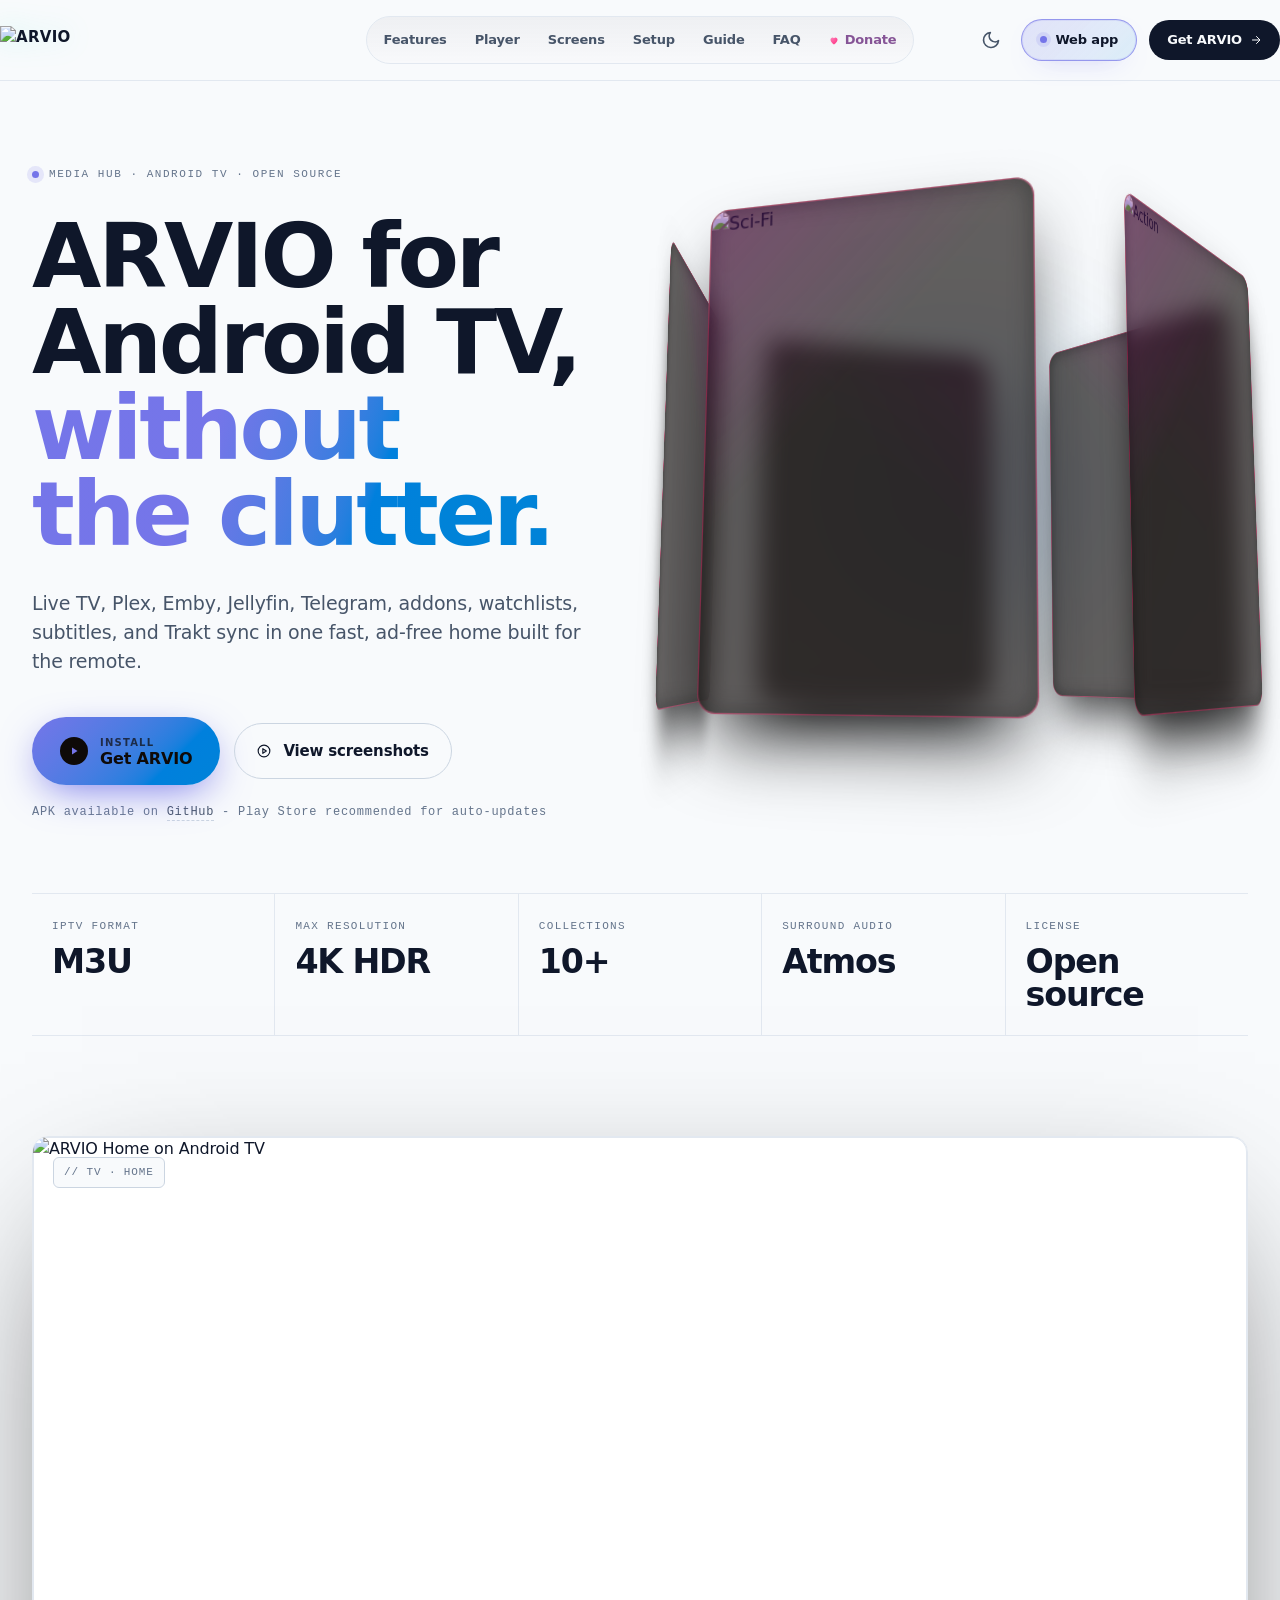
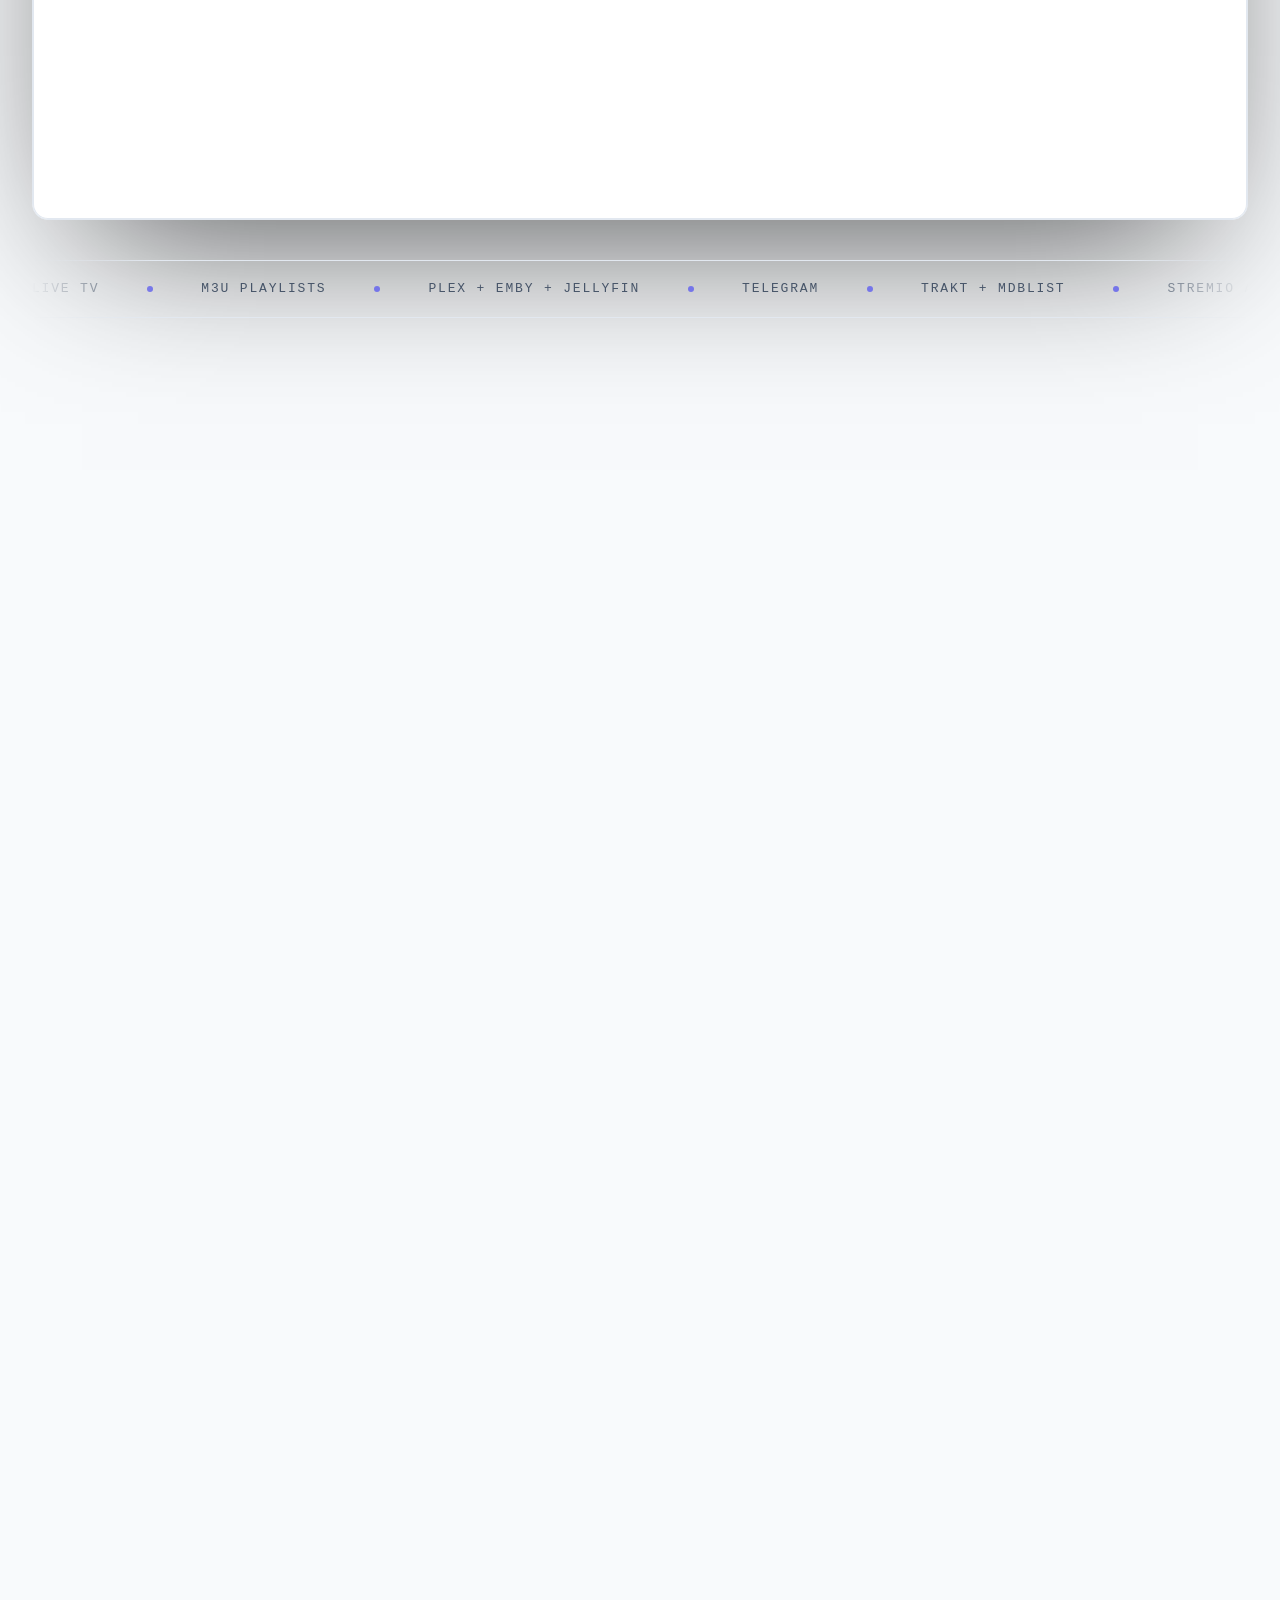
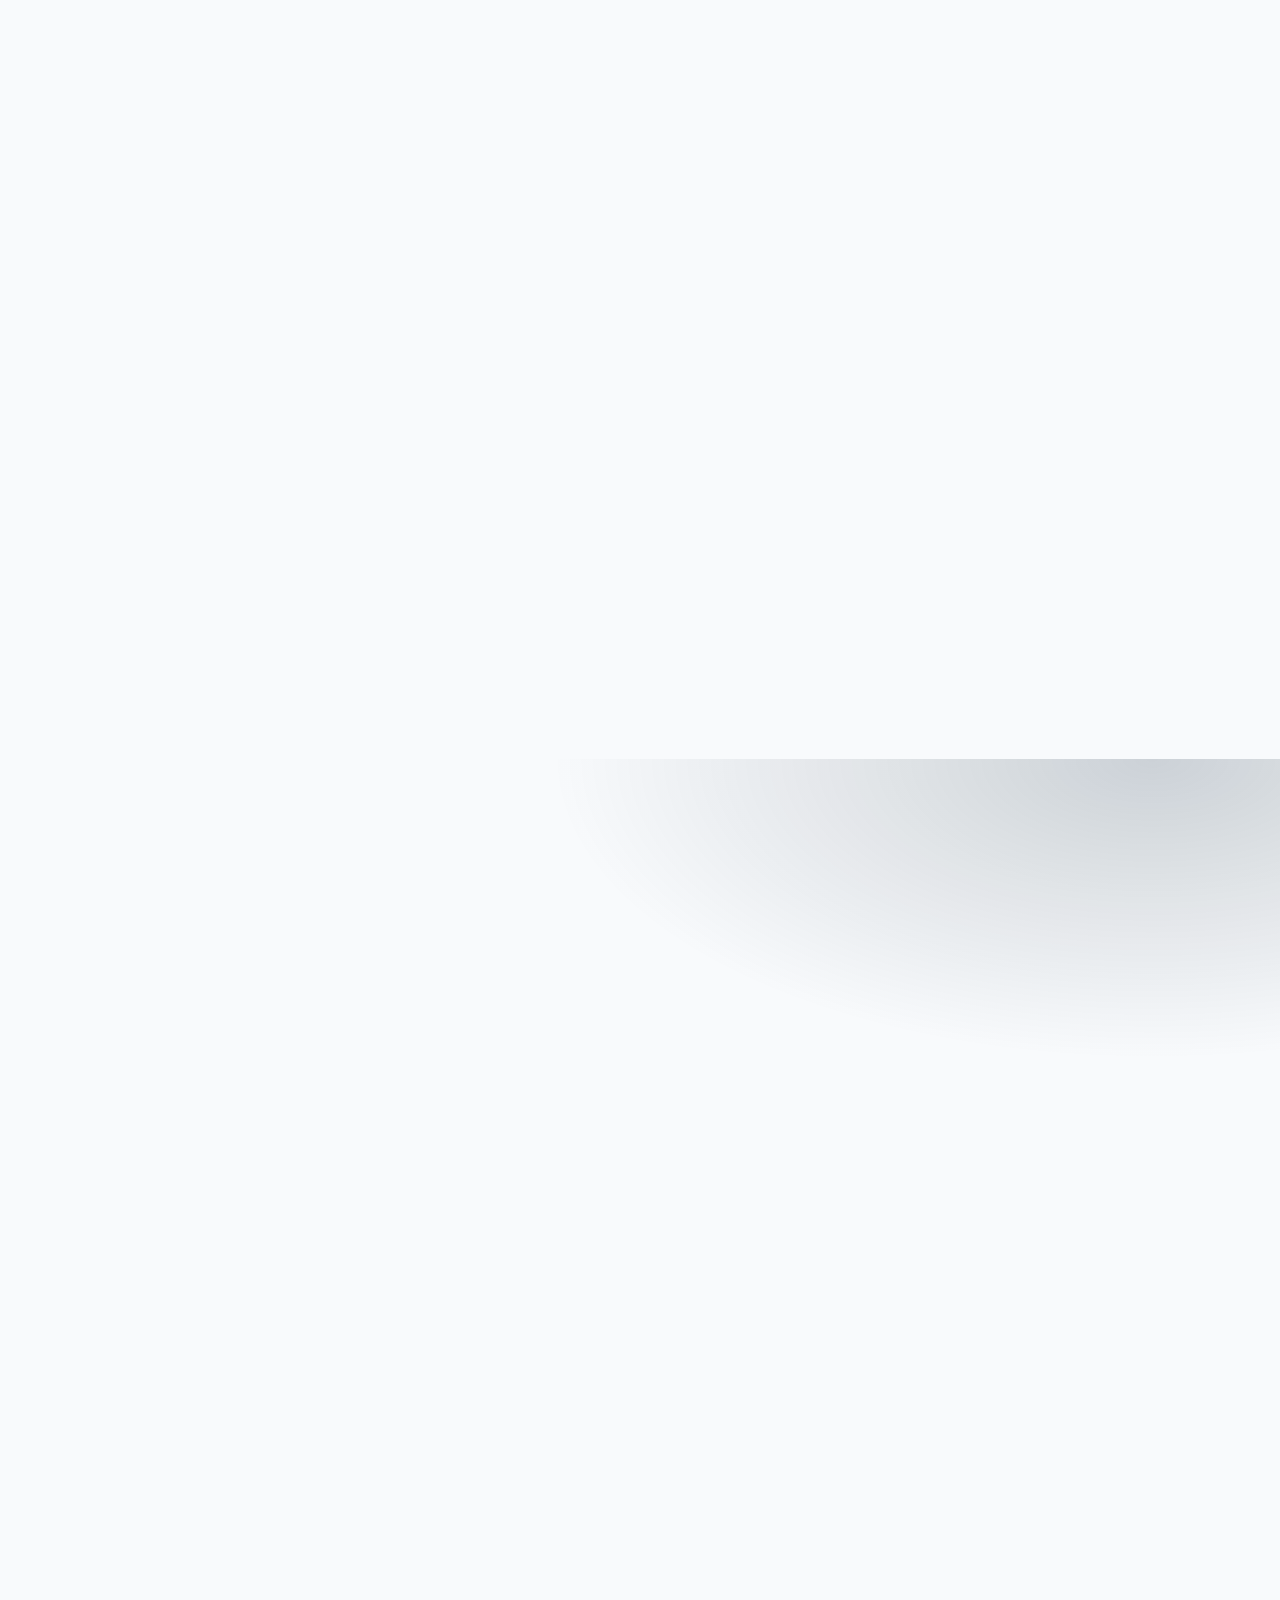
==== netlify-arvio-tv-site/index.html @ e0111a43 "Add Telegram integration to website copy" ====
<!DOCTYPE html>
<html lang="en"><head>
<meta charset="utf-8">
<meta name="viewport" content="width=device-width,initial-scale=1">
<title>ARVIO for Android TV - Open Source Media Hub</title>
<meta name="description" content="ARVIO is a free, open-source media hub for Android TV and Google TV. Live TV, Plex, Emby, Jellyfin, Telegram, addons, watchlists, subtitles, and Trakt sync in one fast, ad-free home built for the remote.">
<link rel="canonical" href="https://arvio.tv/">
<link rel="icon" href="/assets/arvio-icon-512.png" type="image/png">
<meta property="og:type" content="website">
<meta property="og:site_name" content="ARVIO">
<meta property="og:title" content="ARVIO for Android TV">
<meta property="og:description" content="Live TV, Plex, Emby, Jellyfin, Telegram, addons, watchlists, subtitles, and Trakt sync in one fast, ad-free home built for Android TV.">
<meta property="og:url" content="https://arvio.tv/">
<meta property="og:image" content="https://arvio.tv/assets/arvio-social.webp">
<meta property="og:image:width" content="1536">
<meta property="og:image:height" content="1024">
<meta name="twitter:card" content="summary_large_image">
<meta name="twitter:title" content="ARVIO for Android TV">
<meta name="twitter:description" content="Live TV, Plex, Emby, Jellyfin, Telegram, addons, watchlists, subtitles, and Trakt sync in one fast, ad-free home built for Android TV.">
<meta name="twitter:image" content="https://arvio.tv/assets/arvio-social.webp">
<script type="application/ld+json">{"@context":"https://schema.org","@type":"SoftwareApplication","name":"ARVIO","applicationCategory":"MultimediaApplication","operatingSystem":"Android TV, Google TV, Android","offers":{"@type":"Offer","price":"0","priceCurrency":"USD"},"downloadUrl":"https://play.google.com/store/apps/details?id=com.arvio.tv","codeRepository":"https://github.com/ProdigyV21/ARVIO","description":"Live TV, Plex, Emby, Jellyfin, Telegram, addons, watchlists, subtitles, and Trakt sync in one fast, ad-free home built for Android TV."}</script>
<style>/* cyrillic-ext */
@font-face {
  font-family: 'Inter';
  font-style: normal;
  font-weight: 300;
  font-display: swap;
  src: url("assets/f470dc6a-7cfa-4b87-b5ad-81c1b6eb5baa.woff2") format('woff2');
  unicode-range: U+0460-052F, U+1C80-1C8A, U+20B4, U+2DE0-2DFF, U+A640-A69F, U+FE2E-FE2F;
}
/* cyrillic */
@font-face {
  font-family: 'Inter';
  font-style: normal;
  font-weight: 300;
  font-display: swap;
  src: url("assets/1881e9da-a53a-475b-93fc-ee2dcf0a5e70.woff2") format('woff2');
  unicode-range: U+0301, U+0400-045F, U+0490-0491, U+04B0-04B1, U+2116;
}
/* greek-ext */
@font-face {
  font-family: 'Inter';
  font-style: normal;
  font-weight: 300;
  font-display: swap;
  src: url("assets/b060007f-dbc6-40e1-a516-74436d38fd70.woff2") format('woff2');
  unicode-range: U+1F00-1FFF;
}
/* greek */
@font-face {
  font-family: 'Inter';
  font-style: normal;
  font-weight: 300;
  font-display: swap;
  src: url("assets/1401589a-73f1-4e80-926b-f05f583e5669.woff2") format('woff2');
  unicode-range: U+0370-0377, U+037A-037F, U+0384-038A, U+038C, U+038E-03A1, U+03A3-03FF;
}
/* vietnamese */
@font-face {
  font-family: 'Inter';
  font-style: normal;
  font-weight: 300;
  font-display: swap;
  src: url("assets/ec811170-1add-47a7-aa82-477cd3c52bb9.woff2") format('woff2');
  unicode-range: U+0102-0103, U+0110-0111, U+0128-0129, U+0168-0169, U+01A0-01A1, U+01AF-01B0, U+0300-0301, U+0303-0304, U+0308-0309, U+0323, U+0329, U+1EA0-1EF9, U+20AB;
}
/* latin-ext */
@font-face {
  font-family: 'Inter';
  font-style: normal;
  font-weight: 300;
  font-display: swap;
  src: url("assets/a535c116-1243-41eb-a7c1-9fa6e340c125.woff2") format('woff2');
  unicode-range: U+0100-02BA, U+02BD-02C5, U+02C7-02CC, U+02CE-02D7, U+02DD-02FF, U+0304, U+0308, U+0329, U+1D00-1DBF, U+1E00-1E9F, U+1EF2-1EFF, U+2020, U+20A0-20AB, U+20AD-20C0, U+2113, U+2C60-2C7F, U+A720-A7FF;
}
/* latin */
@font-face {
  font-family: 'Inter';
  font-style: normal;
  font-weight: 300;
  font-display: swap;
  src: url("assets/d7be4484-6185-4e32-a59f-6a6944d73935.woff2") format('woff2');
  unicode-range: U+0000-00FF, U+0131, U+0152-0153, U+02BB-02BC, U+02C6, U+02DA, U+02DC, U+0304, U+0308, U+0329, U+2000-206F, U+20AC, U+2122, U+2191, U+2193, U+2212, U+2215, U+FEFF, U+FFFD;
}
/* cyrillic-ext */
@font-face {
  font-family: 'Inter';
  font-style: normal;
  font-weight: 400;
  font-display: swap;
  src: url("assets/f470dc6a-7cfa-4b87-b5ad-81c1b6eb5baa.woff2") format('woff2');
  unicode-range: U+0460-052F, U+1C80-1C8A, U+20B4, U+2DE0-2DFF, U+A640-A69F, U+FE2E-FE2F;
}
/* cyrillic */
@font-face {
  font-family: 'Inter';
  font-style: normal;
  font-weight: 400;
  font-display: swap;
  src: url("assets/1881e9da-a53a-475b-93fc-ee2dcf0a5e70.woff2") format('woff2');
  unicode-range: U+0301, U+0400-045F, U+0490-0491, U+04B0-04B1, U+2116;
}
/* greek-ext */
@font-face {
  font-family: 'Inter';
  font-style: normal;
  font-weight: 400;
  font-display: swap;
  src: url("assets/b060007f-dbc6-40e1-a516-74436d38fd70.woff2") format('woff2');
  unicode-range: U+1F00-1FFF;
}
/* greek */
@font-face {
  font-family: 'Inter';
  font-style: normal;
  font-weight: 400;
  font-display: swap;
  src: url("assets/1401589a-73f1-4e80-926b-f05f583e5669.woff2") format('woff2');
  unicode-range: U+0370-0377, U+037A-037F, U+0384-038A, U+038C, U+038E-03A1, U+03A3-03FF;
}
/* vietnamese */
@font-face {
  font-family: 'Inter';
  font-style: normal;
  font-weight: 400;
  font-display: swap;
  src: url("assets/ec811170-1add-47a7-aa82-477cd3c52bb9.woff2") format('woff2');
  unicode-range: U+0102-0103, U+0110-0111, U+0128-0129, U+0168-0169, U+01A0-01A1, U+01AF-01B0, U+0300-0301, U+0303-0304, U+0308-0309, U+0323, U+0329, U+1EA0-1EF9, U+20AB;
}
/* latin-ext */
@font-face {
  font-family: 'Inter';
  font-style: normal;
  font-weight: 400;
  font-display: swap;
  src: url("assets/a535c116-1243-41eb-a7c1-9fa6e340c125.woff2") format('woff2');
  unicode-range: U+0100-02BA, U+02BD-02C5, U+02C7-02CC, U+02CE-02D7, U+02DD-02FF, U+0304, U+0308, U+0329, U+1D00-1DBF, U+1E00-1E9F, U+1EF2-1EFF, U+2020, U+20A0-20AB, U+20AD-20C0, U+2113, U+2C60-2C7F, U+A720-A7FF;
}
/* latin */
@font-face {
  font-family: 'Inter';
  font-style: normal;
  font-weight: 400;
  font-display: swap;
  src: url("assets/d7be4484-6185-4e32-a59f-6a6944d73935.woff2") format('woff2');
  unicode-range: U+0000-00FF, U+0131, U+0152-0153, U+02BB-02BC, U+02C6, U+02DA, U+02DC, U+0304, U+0308, U+0329, U+2000-206F, U+20AC, U+2122, U+2191, U+2193, U+2212, U+2215, U+FEFF, U+FFFD;
}
/* cyrillic-ext */
@font-face {
  font-family: 'Inter';
  font-style: normal;
  font-weight: 500;
  font-display: swap;
  src: url("assets/f470dc6a-7cfa-4b87-b5ad-81c1b6eb5baa.woff2") format('woff2');
  unicode-range: U+0460-052F, U+1C80-1C8A, U+20B4, U+2DE0-2DFF, U+A640-A69F, U+FE2E-FE2F;
}
/* cyrillic */
@font-face {
  font-family: 'Inter';
  font-style: normal;
  font-weight: 500;
  font-display: swap;
  src: url("assets/1881e9da-a53a-475b-93fc-ee2dcf0a5e70.woff2") format('woff2');
  unicode-range: U+0301, U+0400-045F, U+0490-0491, U+04B0-04B1, U+2116;
}
/* greek-ext */
@font-face {
  font-family: 'Inter';
  font-style: normal;
  font-weight: 500;
  font-display: swap;
  src: url("assets/b060007f-dbc6-40e1-a516-74436d38fd70.woff2") format('woff2');
  unicode-range: U+1F00-1FFF;
}
/* greek */
@font-face {
  font-family: 'Inter';
  font-style: normal;
  font-weight: 500;
  font-display: swap;
  src: url("assets/1401589a-73f1-4e80-926b-f05f583e5669.woff2") format('woff2');
  unicode-range: U+0370-0377, U+037A-037F, U+0384-038A, U+038C, U+038E-03A1, U+03A3-03FF;
}
/* vietnamese */
@font-face {
  font-family: 'Inter';
  font-style: normal;
  font-weight: 500;
  font-display: swap;
  src: url("assets/ec811170-1add-47a7-aa82-477cd3c52bb9.woff2") format('woff2');
  unicode-range: U+0102-0103, U+0110-0111, U+0128-0129, U+0168-0169, U+01A0-01A1, U+01AF-01B0, U+0300-0301, U+0303-0304, U+0308-0309, U+0323, U+0329, U+1EA0-1EF9, U+20AB;
}
/* latin-ext */
@font-face {
  font-family: 'Inter';
  font-style: normal;
  font-weight: 500;
  font-display: swap;
  src: url("assets/a535c116-1243-41eb-a7c1-9fa6e340c125.woff2") format('woff2');
  unicode-range: U+0100-02BA, U+02BD-02C5, U+02C7-02CC, U+02CE-02D7, U+02DD-02FF, U+0304, U+0308, U+0329, U+1D00-1DBF, U+1E00-1E9F, U+1EF2-1EFF, U+2020, U+20A0-20AB, U+20AD-20C0, U+2113, U+2C60-2C7F, U+A720-A7FF;
}
/* latin */
@font-face {
  font-family: 'Inter';
  font-style: normal;
  font-weight: 500;
  font-display: swap;
  src: url("assets/d7be4484-6185-4e32-a59f-6a6944d73935.woff2") format('woff2');
  unicode-range: U+0000-00FF, U+0131, U+0152-0153, U+02BB-02BC, U+02C6, U+02DA, U+02DC, U+0304, U+0308, U+0329, U+2000-206F, U+20AC, U+2122, U+2191, U+2193, U+2212, U+2215, U+FEFF, U+FFFD;
}
/* cyrillic-ext */
@font-face {
  font-family: 'Inter';
  font-style: normal;
  font-weight: 600;
  font-display: swap;
  src: url("assets/f470dc6a-7cfa-4b87-b5ad-81c1b6eb5baa.woff2") format('woff2');
  unicode-range: U+0460-052F, U+1C80-1C8A, U+20B4, U+2DE0-2DFF, U+A640-A69F, U+FE2E-FE2F;
}
/* cyrillic */
@font-face {
  font-family: 'Inter';
  font-style: normal;
  font-weight: 600;
  font-display: swap;
  src: url("assets/1881e9da-a53a-475b-93fc-ee2dcf0a5e70.woff2") format('woff2');
  unicode-range: U+0301, U+0400-045F, U+0490-0491, U+04B0-04B1, U+2116;
}
/* greek-ext */
@font-face {
  font-family: 'Inter';
  font-style: normal;
  font-weight: 600;
  font-display: swap;
  src: url("assets/b060007f-dbc6-40e1-a516-74436d38fd70.woff2") format('woff2');
  unicode-range: U+1F00-1FFF;
}
/* greek */
@font-face {
  font-family: 'Inter';
  font-style: normal;
  font-weight: 600;
  font-display: swap;
  src: url("assets/1401589a-73f1-4e80-926b-f05f583e5669.woff2") format('woff2');
  unicode-range: U+0370-0377, U+037A-037F, U+0384-038A, U+038C, U+038E-03A1, U+03A3-03FF;
}
/* vietnamese */
@font-face {
  font-family: 'Inter';
  font-style: normal;
  font-weight: 600;
  font-display: swap;
  src: url("assets/ec811170-1add-47a7-aa82-477cd3c52bb9.woff2") format('woff2');
  unicode-range: U+0102-0103, U+0110-0111, U+0128-0129, U+0168-0169, U+01A0-01A1, U+01AF-01B0, U+0300-0301, U+0303-0304, U+0308-0309, U+0323, U+0329, U+1EA0-1EF9, U+20AB;
}
/* latin-ext */
@font-face {
  font-family: 'Inter';
  font-style: normal;
  font-weight: 600;
  font-display: swap;
  src: url("assets/a535c116-1243-41eb-a7c1-9fa6e340c125.woff2") format('woff2');
  unicode-range: U+0100-02BA, U+02BD-02C5, U+02C7-02CC, U+02CE-02D7, U+02DD-02FF, U+0304, U+0308, U+0329, U+1D00-1DBF, U+1E00-1E9F, U+1EF2-1EFF, U+2020, U+20A0-20AB, U+20AD-20C0, U+2113, U+2C60-2C7F, U+A720-A7FF;
}
/* latin */
@font-face {
  font-family: 'Inter';
  font-style: normal;
  font-weight: 600;
  font-display: swap;
  src: url("assets/d7be4484-6185-4e32-a59f-6a6944d73935.woff2") format('woff2');
  unicode-range: U+0000-00FF, U+0131, U+0152-0153, U+02BB-02BC, U+02C6, U+02DA, U+02DC, U+0304, U+0308, U+0329, U+2000-206F, U+20AC, U+2122, U+2191, U+2193, U+2212, U+2215, U+FEFF, U+FFFD;
}
/* cyrillic-ext */
@font-face {
  font-family: 'Inter';
  font-style: normal;
  font-weight: 700;
  font-display: swap;
  src: url("assets/f470dc6a-7cfa-4b87-b5ad-81c1b6eb5baa.woff2") format('woff2');
  unicode-range: U+0460-052F, U+1C80-1C8A, U+20B4, U+2DE0-2DFF, U+A640-A69F, U+FE2E-FE2F;
}
/* cyrillic */
@font-face {
  font-family: 'Inter';
  font-style: normal;
  font-weight: 700;
  font-display: swap;
  src: url("assets/1881e9da-a53a-475b-93fc-ee2dcf0a5e70.woff2") format('woff2');
  unicode-range: U+0301, U+0400-045F, U+0490-0491, U+04B0-04B1, U+2116;
}
/* greek-ext */
@font-face {
  font-family: 'Inter';
  font-style: normal;
  font-weight: 700;
  font-display: swap;
  src: url("assets/b060007f-dbc6-40e1-a516-74436d38fd70.woff2") format('woff2');
  unicode-range: U+1F00-1FFF;
}
/* greek */
@font-face {
  font-family: 'Inter';
  font-style: normal;
  font-weight: 700;
  font-display: swap;
  src: url("assets/1401589a-73f1-4e80-926b-f05f583e5669.woff2") format('woff2');
  unicode-range: U+0370-0377, U+037A-037F, U+0384-038A, U+038C, U+038E-03A1, U+03A3-03FF;
}
/* vietnamese */
@font-face {
  font-family: 'Inter';
  font-style: normal;
  font-weight: 700;
  font-display: swap;
  src: url("assets/ec811170-1add-47a7-aa82-477cd3c52bb9.woff2") format('woff2');
  unicode-range: U+0102-0103, U+0110-0111, U+0128-0129, U+0168-0169, U+01A0-01A1, U+01AF-01B0, U+0300-0301, U+0303-0304, U+0308-0309, U+0323, U+0329, U+1EA0-1EF9, U+20AB;
}
/* latin-ext */
@font-face {
  font-family: 'Inter';
  font-style: normal;
  font-weight: 700;
  font-display: swap;
  src: url("assets/a535c116-1243-41eb-a7c1-9fa6e340c125.woff2") format('woff2');
  unicode-range: U+0100-02BA, U+02BD-02C5, U+02C7-02CC, U+02CE-02D7, U+02DD-02FF, U+0304, U+0308, U+0329, U+1D00-1DBF, U+1E00-1E9F, U+1EF2-1EFF, U+2020, U+20A0-20AB, U+20AD-20C0, U+2113, U+2C60-2C7F, U+A720-A7FF;
}
/* latin */
@font-face {
  font-family: 'Inter';
  font-style: normal;
  font-weight: 700;
  font-display: swap;
  src: url("assets/d7be4484-6185-4e32-a59f-6a6944d73935.woff2") format('woff2');
  unicode-range: U+0000-00FF, U+0131, U+0152-0153, U+02BB-02BC, U+02C6, U+02DA, U+02DC, U+0304, U+0308, U+0329, U+2000-206F, U+20AC, U+2122, U+2191, U+2193, U+2212, U+2215, U+FEFF, U+FFFD;
}
/* cyrillic-ext */
@font-face {
  font-family: 'Inter';
  font-style: normal;
  font-weight: 800;
  font-display: swap;
  src: url("assets/f470dc6a-7cfa-4b87-b5ad-81c1b6eb5baa.woff2") format('woff2');
  unicode-range: U+0460-052F, U+1C80-1C8A, U+20B4, U+2DE0-2DFF, U+A640-A69F, U+FE2E-FE2F;
}
/* cyrillic */
@font-face {
  font-family: 'Inter';
  font-style: normal;
  font-weight: 800;
  font-display: swap;
  src: url("assets/1881e9da-a53a-475b-93fc-ee2dcf0a5e70.woff2") format('woff2');
  unicode-range: U+0301, U+0400-045F, U+0490-0491, U+04B0-04B1, U+2116;
}
/* greek-ext */
@font-face {
  font-family: 'Inter';
  font-style: normal;
  font-weight: 800;
  font-display: swap;
  src: url("assets/b060007f-dbc6-40e1-a516-74436d38fd70.woff2") format('woff2');
  unicode-range: U+1F00-1FFF;
}
/* greek */
@font-face {
  font-family: 'Inter';
  font-style: normal;
  font-weight: 800;
  font-display: swap;
  src: url("assets/1401589a-73f1-4e80-926b-f05f583e5669.woff2") format('woff2');
  unicode-range: U+0370-0377, U+037A-037F, U+0384-038A, U+038C, U+038E-03A1, U+03A3-03FF;
}
/* vietnamese */
@font-face {
  font-family: 'Inter';
  font-style: normal;
  font-weight: 800;
  font-display: swap;
  src: url("assets/ec811170-1add-47a7-aa82-477cd3c52bb9.woff2") format('woff2');
  unicode-range: U+0102-0103, U+0110-0111, U+0128-0129, U+0168-0169, U+01A0-01A1, U+01AF-01B0, U+0300-0301, U+0303-0304, U+0308-0309, U+0323, U+0329, U+1EA0-1EF9, U+20AB;
}
/* latin-ext */
@font-face {
  font-family: 'Inter';
  font-style: normal;
  font-weight: 800;
  font-display: swap;
  src: url("assets/a535c116-1243-41eb-a7c1-9fa6e340c125.woff2") format('woff2');
  unicode-range: U+0100-02BA, U+02BD-02C5, U+02C7-02CC, U+02CE-02D7, U+02DD-02FF, U+0304, U+0308, U+0329, U+1D00-1DBF, U+1E00-1E9F, U+1EF2-1EFF, U+2020, U+20A0-20AB, U+20AD-20C0, U+2113, U+2C60-2C7F, U+A720-A7FF;
}
/* latin */
@font-face {
  font-family: 'Inter';
  font-style: normal;
  font-weight: 800;
  font-display: swap;
  src: url("assets/d7be4484-6185-4e32-a59f-6a6944d73935.woff2") format('woff2');
  unicode-range: U+0000-00FF, U+0131, U+0152-0153, U+02BB-02BC, U+02C6, U+02DA, U+02DC, U+0304, U+0308, U+0329, U+2000-206F, U+20AC, U+2122, U+2191, U+2193, U+2212, U+2215, U+FEFF, U+FFFD;
}
/* cyrillic-ext */
@font-face {
  font-family: 'Inter';
  font-style: normal;
  font-weight: 900;
  font-display: swap;
  src: url("assets/f470dc6a-7cfa-4b87-b5ad-81c1b6eb5baa.woff2") format('woff2');
  unicode-range: U+0460-052F, U+1C80-1C8A, U+20B4, U+2DE0-2DFF, U+A640-A69F, U+FE2E-FE2F;
}
/* cyrillic */
@font-face {
  font-family: 'Inter';
  font-style: normal;
  font-weight: 900;
  font-display: swap;
  src: url("assets/1881e9da-a53a-475b-93fc-ee2dcf0a5e70.woff2") format('woff2');
  unicode-range: U+0301, U+0400-045F, U+0490-0491, U+04B0-04B1, U+2116;
}
/* greek-ext */
@font-face {
  font-family: 'Inter';
  font-style: normal;
  font-weight: 900;
  font-display: swap;
  src: url("assets/b060007f-dbc6-40e1-a516-74436d38fd70.woff2") format('woff2');
  unicode-range: U+1F00-1FFF;
}
/* greek */
@font-face {
  font-family: 'Inter';
  font-style: normal;
  font-weight: 900;
  font-display: swap;
  src: url("assets/1401589a-73f1-4e80-926b-f05f583e5669.woff2") format('woff2');
  unicode-range: U+0370-0377, U+037A-037F, U+0384-038A, U+038C, U+038E-03A1, U+03A3-03FF;
}
/* vietnamese */
@font-face {
  font-family: 'Inter';
  font-style: normal;
  font-weight: 900;
  font-display: swap;
  src: url("assets/ec811170-1add-47a7-aa82-477cd3c52bb9.woff2") format('woff2');
  unicode-range: U+0102-0103, U+0110-0111, U+0128-0129, U+0168-0169, U+01A0-01A1, U+01AF-01B0, U+0300-0301, U+0303-0304, U+0308-0309, U+0323, U+0329, U+1EA0-1EF9, U+20AB;
}
/* latin-ext */
@font-face {
  font-family: 'Inter';
  font-style: normal;
  font-weight: 900;
  font-display: swap;
  src: url("assets/a535c116-1243-41eb-a7c1-9fa6e340c125.woff2") format('woff2');
  unicode-range: U+0100-02BA, U+02BD-02C5, U+02C7-02CC, U+02CE-02D7, U+02DD-02FF, U+0304, U+0308, U+0329, U+1D00-1DBF, U+1E00-1E9F, U+1EF2-1EFF, U+2020, U+20A0-20AB, U+20AD-20C0, U+2113, U+2C60-2C7F, U+A720-A7FF;
}
/* latin */
@font-face {
  font-family: 'Inter';
  font-style: normal;
  font-weight: 900;
  font-display: swap;
  src: url("assets/d7be4484-6185-4e32-a59f-6a6944d73935.woff2") format('woff2');
  unicode-range: U+0000-00FF, U+0131, U+0152-0153, U+02BB-02BC, U+02C6, U+02DA, U+02DC, U+0304, U+0308, U+0329, U+2000-206F, U+20AC, U+2122, U+2191, U+2193, U+2212, U+2215, U+FEFF, U+FFFD;
}
/* cyrillic-ext */
@font-face {
  font-family: 'JetBrains Mono';
  font-style: normal;
  font-weight: 400;
  font-display: swap;
  src: url("assets/e80ea4be-ff0b-4464-8554-b6bb476f9b3c.woff2") format('woff2');
  unicode-range: U+0460-052F, U+1C80-1C8A, U+20B4, U+2DE0-2DFF, U+A640-A69F, U+FE2E-FE2F;
}
/* cyrillic */
@font-face {
  font-family: 'JetBrains Mono';
  font-style: normal;
  font-weight: 400;
  font-display: swap;
  src: url("assets/c6f07c21-5e65-4036-ab03-9384d81eeabb.woff2") format('woff2');
  unicode-range: U+0301, U+0400-045F, U+0490-0491, U+04B0-04B1, U+2116;
}
/* greek */
@font-face {
  font-family: 'JetBrains Mono';
  font-style: normal;
  font-weight: 400;
  font-display: swap;
  src: url("assets/5b7eb443-5161-49c4-8602-2ac7bc0f1461.woff2") format('woff2');
  unicode-range: U+0370-0377, U+037A-037F, U+0384-038A, U+038C, U+038E-03A1, U+03A3-03FF;
}
/* vietnamese */
@font-face {
  font-family: 'JetBrains Mono';
  font-style: normal;
  font-weight: 400;
  font-display: swap;
  src: url("assets/99beb0bd-f9b5-4eef-bfa8-ece7205a6813.woff2") format('woff2');
  unicode-range: U+0102-0103, U+0110-0111, U+0128-0129, U+0168-0169, U+01A0-01A1, U+01AF-01B0, U+0300-0301, U+0303-0304, U+0308-0309, U+0323, U+0329, U+1EA0-1EF9, U+20AB;
}
/* latin-ext */
@font-face {
  font-family: 'JetBrains Mono';
  font-style: normal;
  font-weight: 400;
  font-display: swap;
  src: url("assets/11f1a232-70ab-4c91-b054-a4a6ea5dd0fd.woff2") format('woff2');
  unicode-range: U+0100-02BA, U+02BD-02C5, U+02C7-02CC, U+02CE-02D7, U+02DD-02FF, U+0304, U+0308, U+0329, U+1D00-1DBF, U+1E00-1E9F, U+1EF2-1EFF, U+2020, U+20A0-20AB, U+20AD-20C0, U+2113, U+2C60-2C7F, U+A720-A7FF;
}
/* latin */
@font-face {
  font-family: 'JetBrains Mono';
  font-style: normal;
  font-weight: 400;
  font-display: swap;
  src: url("assets/eae176f2-c2a3-40b8-8c6c-df5ace58987e.woff2") format('woff2');
  unicode-range: U+0000-00FF, U+0131, U+0152-0153, U+02BB-02BC, U+02C6, U+02DA, U+02DC, U+0304, U+0308, U+0329, U+2000-206F, U+20AC, U+2122, U+2191, U+2193, U+2212, U+2215, U+FEFF, U+FFFD;
}
/* cyrillic-ext */
@font-face {
  font-family: 'JetBrains Mono';
  font-style: normal;
  font-weight: 500;
  font-display: swap;
  src: url("assets/e80ea4be-ff0b-4464-8554-b6bb476f9b3c.woff2") format('woff2');
  unicode-range: U+0460-052F, U+1C80-1C8A, U+20B4, U+2DE0-2DFF, U+A640-A69F, U+FE2E-FE2F;
}
/* cyrillic */
@font-face {
  font-family: 'JetBrains Mono';
  font-style: normal;
  font-weight: 500;
  font-display: swap;
  src: url("assets/c6f07c21-5e65-4036-ab03-9384d81eeabb.woff2") format('woff2');
  unicode-range: U+0301, U+0400-045F, U+0490-0491, U+04B0-04B1, U+2116;
}
/* greek */
@font-face {
  font-family: 'JetBrains Mono';
  font-style: normal;
  font-weight: 500;
  font-display: swap;
  src: url("assets/5b7eb443-5161-49c4-8602-2ac7bc0f1461.woff2") format('woff2');
  unicode-range: U+0370-0377, U+037A-037F, U+0384-038A, U+038C, U+038E-03A1, U+03A3-03FF;
}
/* vietnamese */
@font-face {
  font-family: 'JetBrains Mono';
  font-style: normal;
  font-weight: 500;
  font-display: swap;
  src: url("assets/99beb0bd-f9b5-4eef-bfa8-ece7205a6813.woff2") format('woff2');
  unicode-range: U+0102-0103, U+0110-0111, U+0128-0129, U+0168-0169, U+01A0-01A1, U+01AF-01B0, U+0300-0301, U+0303-0304, U+0308-0309, U+0323, U+0329, U+1EA0-1EF9, U+20AB;
}
/* latin-ext */
@font-face {
  font-family: 'JetBrains Mono';
  font-style: normal;
  font-weight: 500;
  font-display: swap;
  src: url("assets/11f1a232-70ab-4c91-b054-a4a6ea5dd0fd.woff2") format('woff2');
  unicode-range: U+0100-02BA, U+02BD-02C5, U+02C7-02CC, U+02CE-02D7, U+02DD-02FF, U+0304, U+0308, U+0329, U+1D00-1DBF, U+1E00-1E9F, U+1EF2-1EFF, U+2020, U+20A0-20AB, U+20AD-20C0, U+2113, U+2C60-2C7F, U+A720-A7FF;
}
/* latin */
@font-face {
  font-family: 'JetBrains Mono';
  font-style: normal;
  font-weight: 500;
  font-display: swap;
  src: url("assets/eae176f2-c2a3-40b8-8c6c-df5ace58987e.woff2") format('woff2');
  unicode-range: U+0000-00FF, U+0131, U+0152-0153, U+02BB-02BC, U+02C6, U+02DA, U+02DC, U+0304, U+0308, U+0329, U+2000-206F, U+20AC, U+2122, U+2191, U+2193, U+2212, U+2215, U+FEFF, U+FFFD;
}

.nav-donate {
  position: relative;
  padding-left: 22px !important;
}
.nav-donate::before {
  content: "";
  position: absolute;
  left: 4px;
  top: 50%;
  transform: translateY(-50%);
  width: 12px;
  height: 12px;
  background:
    radial-gradient(circle at 30% 30%, #ff7eb8, #ff3d8a 60%, #c9106a 100%);
  -webkit-mask: url("data:image/svg+xml;utf8,<svg xmlns='http://www.w3.org/2000/svg' viewBox='0 0 24 24'><path d='M12 21s-7-4.35-7-10a4 4 0 0 1 7-2.65A4 4 0 0 1 19 11c0 5.65-7 10-7 10z' fill='black'/></svg>") center/contain no-repeat;
          mask: url("data:image/svg+xml;utf8,<svg xmlns='http://www.w3.org/2000/svg' viewBox='0 0 24 24'><path d='M12 21s-7-4.35-7-10a4 4 0 0 1 7-2.65A4 4 0 0 1 19 11c0 5.65-7 10-7 10z' fill='black'/></svg>") center/contain no-repeat;
  filter: drop-shadow(0 0 6px rgba(255,61,138,0.55));
  transition: transform .18s ease;
}
.nav-donate:hover::before { transform: translateY(-50%) scale(1.15); }
</style>
<style>
  :root, [data-theme="dark"] {
    --bg: oklch(0.16 0.008 60);
    --bg-2: oklch(0.20 0.010 60);
    --bg-3: oklch(0.25 0.012 60);
    --line: oklch(0.32 0.010 60);
    --line-soft: oklch(0.28 0.010 60 / 0.6);
    --ink: oklch(0.98 0.008 80);
    --ink-2: oklch(0.78 0.010 70);
    --ink-3: oklch(0.58 0.012 70);
    --accent: oklch(0.82 0.17 280);
    --accent-2: oklch(0.72 0.18 240);
    --accent-soft: oklch(0.82 0.17 280 / 0.14);
    --sans: "Inter", ui-sans-serif, system-ui, sans-serif;
    --mono: "JetBrains Mono", ui-monospace, monospace;
  }

  [data-theme="light"] {
    --bg: #F8FAFC;
    --bg-2: #FFFFFF;
    --bg-3: #F1F5F9;
    --line: #CBD5E1;
    --line-soft: #E2E8F0;
    --ink: #0F172A;
    --ink-2: #475569;
    --ink-3: #64748B;
    --accent: oklch(0.62 0.17 280);
    --accent-2: oklch(0.58 0.18 240);
    --accent-soft: oklch(0.62 0.17 280 / 0.14);
    --sans: "Inter", ui-sans-serif, system-ui, sans-serif;
    --mono: "JetBrains Mono", ui-monospace, monospace;
  }

  * { box-sizing: border-box; }
  html, body { margin: 0; padding: 0; }
  html { background: var(--bg); scroll-behavior: smooth; }
  
  html.theme-transitioning,
  html.theme-transitioning *,
  html.theme-transitioning *::before,
  html.theme-transitioning *::after {
    transition-property: background-color, color, border-color, box-shadow, fill, stroke !important;
    transition-duration: 0.35s !important;
    transition-timing-function: ease !important;
  }
  
  body {
    color: var(--ink);
    font-family: var(--sans);
    font-size: 16px;
    line-height: 1.5;
    -webkit-font-smoothing: antialiased;
    letter-spacing: -0.01em;
    overflow-x: hidden;
  }
  [id] { scroll-margin-top: 92px; }
  a { color: inherit; text-decoration: none; }
  ::selection { background: var(--accent); color: oklch(0.15 0.008 60); }

  .wrap { max-width: 1360px; margin: 0 auto; padding: 0 32px; }

  /* ============ BACKGROUND NOISE + GRADIENT ============ */
  .bg-fx {
    position: fixed; inset: 0; z-index: -1; pointer-events: none;
    overflow: hidden;
    background:
      radial-gradient(ellipse 60% 40% at 80% 0%, var(--accent-soft), transparent 70%),
      radial-gradient(ellipse 50% 50% at 10% 30%, oklch(0.72 0.18 30 / 0.08), transparent 70%);
  }
  /* Moving conic-gradient mesh — clearly visible slow rotation */
  .bg-mesh {
    position: fixed; inset: -50%; z-index: -1; pointer-events: none;
    background: conic-gradient(from 0deg at 50% 50%,
      transparent 0deg,
      var(--accent-soft) 60deg,
      transparent 120deg,
      oklch(0.72 0.18 30 / 0.12) 180deg,
      transparent 240deg,
      var(--accent-soft) 300deg,
      transparent 360deg);
    filter: blur(80px);
    opacity: 0.6;
    animation: meshSpin 30s linear infinite;
    will-change: transform;
  }
  @keyframes meshSpin {
    from { transform: rotate(0deg); }
    to   { transform: rotate(360deg); }
  }
  .bg-fx::before,
  .bg-fx::after {
    content: "";
    position: absolute;
    border-radius: 50%;
    filter: blur(80px);
    opacity: 0.7;
    will-change: transform;
  }
  .bg-fx::before {
    width: 40vw; height: 40vw;
    left: 0; top: 0;
    background: radial-gradient(circle, var(--accent) 0%, transparent 65%);
    animation: drift1 16s ease-in-out infinite;
  }
  .bg-fx::after {
    width: 35vw; height: 35vw;
    right: 0; top: 40vh;
    background: radial-gradient(circle, var(--accent-2) 0%, transparent 65%);
    animation: drift2 20s ease-in-out infinite;
  }
  .bg-aurora {
    position: fixed; inset: 0; z-index: -1; pointer-events: none;
    overflow: hidden;
  }
  .bg-aurora span {
    position: absolute;
    border-radius: 50%;
    filter: blur(60px);
    opacity: 0.5;
    will-change: transform;
  }
  .bg-aurora .a1 {
    width: 30vw; height: 30vw;
    left: 50vw; top: 10vh;
    background: radial-gradient(circle, oklch(0.72 0.18 var(--hue, 280)) 0%, transparent 65%);
    animation: drift3 22s ease-in-out infinite;
  }
  .bg-aurora .a2 {
    width: 25vw; height: 25vw;
    left: 20vw; top: 60vh;
    background: radial-gradient(circle, var(--accent) 0%, transparent 65%);
    animation: drift4 18s ease-in-out infinite;
  }
  .bg-aurora .a3 {
    width: 35vw; height: 35vw;
    right: 10vw; top: 20vh;
    background: radial-gradient(circle, var(--accent-2) 0%, transparent 65%);
    animation: drift5 26s ease-in-out infinite;
  }
  .bg-grain {
    position: fixed; inset: 0; z-index: -1; pointer-events: none;
    opacity: 0.04;
    background-image: radial-gradient(oklch(1 0 0 / 0.4) 0.5px, transparent 0.5px),
                      radial-gradient(oklch(1 0 0 / 0.3) 0.5px, transparent 0.5px);
    background-size: 3px 3px, 5px 5px;
    background-position: 0 0, 1px 1px;
  }
  @keyframes drift1 {
    0%   { transform: translate(0, 0) scale(1); }
    25%  { transform: translate(60vw, 20vh) scale(1.2); }
    50%  { transform: translate(30vw, 60vh) scale(0.9); }
    75%  { transform: translate(-10vw, 40vh) scale(1.1); }
    100% { transform: translate(0, 0) scale(1); }
  }
  @keyframes drift2 {
    0%   { transform: translate(0, 0) scale(1); }
    25%  { transform: translate(-40vw, -20vh) scale(0.85); }
    50%  { transform: translate(-60vw, 20vh) scale(1.15); }
    75%  { transform: translate(-20vw, 40vh) scale(0.95); }
    100% { transform: translate(0, 0) scale(1); }
  }
  @keyframes drift3 {
    0%   { transform: translate(0, 0) scale(1); }
    33%  { transform: translate(-40vw, 30vh) scale(1.3); }
    66%  { transform: translate(20vw, 50vh) scale(0.8); }
    100% { transform: translate(0, 0) scale(1); }
  }
  @keyframes drift4 {
    0%   { transform: translate(0, 0) scale(1); }
    33%  { transform: translate(50vw, -20vh) scale(0.75); }
    66%  { transform: translate(30vw, 20vh) scale(1.2); }
    100% { transform: translate(0, 0) scale(1); }
  }
  @keyframes drift5 {
    0%   { transform: translate(0, 0) scale(1); }
    33%  { transform: translate(-50vw, 30vh) scale(1.25); }
    66%  { transform: translate(-20vw, -10vh) scale(0.85); }
    100% { transform: translate(0, 0) scale(1); }
  }
  @media (prefers-reduced-motion: reduce) {
    .bg-fx::before, .bg-fx::after, .bg-aurora span, .bg-mesh { animation: none !important; }
  }

  /* ============ NAV ============ */
  .nav {
    position: sticky; top: 0; z-index: 50;
    background: color-mix(in oklch, var(--bg) 92%, transparent);
    border-bottom: 1px solid var(--line-soft);
  }
  .nav-inner {
    display: grid;
    grid-template-columns: minmax(150px, 1fr) auto minmax(150px, 1fr);
    align-items: center;
    gap: 18px;
    padding: 16px 0;
  }
  .brand {
    display: flex; align-items: center; gap: 10px;
    justify-self: start;
    font-weight: 700; letter-spacing: 0.02em;
    font-size: 15px;
  }
  .brand-mark {
    width: 34px;
    height: 28px;
    display: block;
    object-fit: contain;
    flex: 0 0 auto;
    filter: drop-shadow(0 0 12px rgba(13, 240, 194, 0.18));
  }
  .brand-wordmark {
    height: 28px;
    width: 132px;
    display: block;
    object-fit: contain;
    filter: drop-shadow(0 0 14px rgba(13, 240, 194, 0.16));
  }
  .nav-links {
    justify-self: center;
    display: flex;
    align-items: center;
    gap: 4px;
    padding: 5px;
    border: 1px solid var(--line-soft);
    border-radius: 999px;
    background:
      linear-gradient(180deg, color-mix(in oklch, var(--ink) 4%, transparent), transparent),
      color-mix(in oklch, var(--bg) 84%, transparent);
    box-shadow: 0 16px 44px -32px oklch(0 0 0 / 0.9);
    font-size: 13px;
    color: var(--ink-2);
    font-weight: 650;
    white-space: nowrap;
  }
  .nav-links a {
    position: relative;
    display: inline-flex;
    align-items: center;
    min-height: 34px;
    padding: 8px 12px;
    border-radius: 999px;
    transition: color .3s ease, background .3s ease, box-shadow .3s ease, transform .3s ease;
  }
  .nav-links a::after {
    content: "";
    position: absolute;
    left: 14px;
    right: 14px;
    bottom: 6px;
    height: 2px;
    border-radius: 999px;
    background: linear-gradient(90deg, var(--accent), var(--accent-2));
    opacity: 0;
    transform: scaleX(0.45);
    transition: opacity .3s ease, transform .3s cubic-bezier(.2,.9,.2,1);
  }
  .nav-links a:hover,
  .nav-links a.active {
    color: var(--ink);
    background: color-mix(in oklch, var(--ink) 7%, transparent);
    box-shadow: 0 0 0 1px color-mix(in oklch, var(--ink) 7%, transparent) inset;
    transform: translateY(-1px);
  }
  .nav-links a.active {
    color: var(--accent);
    background: color-mix(in oklch, var(--accent) 15%, transparent);
    box-shadow: 0 0 18px color-mix(in oklch, var(--accent) 25%, transparent), 0 0 0 1px color-mix(in oklch, var(--accent) 20%, transparent) inset;
  }
  .nav-links a:hover::after,
  .nav-links a.active::after { opacity: 1; transform: scaleX(1); }
  .nav-links .nav-donate {
    padding-left: 28px !important;
    color: color-mix(in oklch, #ff7eb8 58%, var(--ink));
  }
  .nav-links .nav-donate::before { left: 11px; }
  .nav-actions {
    justify-self: end;
    display: inline-flex;
    align-items: center;
    gap: 12px;
    margin-left: 0;
  }
  .theme-toggle {
    background: transparent;
    border: none;
    color: var(--ink-2);
    cursor: pointer;
    padding: 8px;
    border-radius: 50%;
    display: flex;
    align-items: center;
    justify-content: center;
    transition: color 0.2s, background 0.2s, transform 0.2s;
  }
  .theme-toggle:hover {
    color: var(--ink);
    background: color-mix(in oklch, var(--ink) 8%, transparent);
  }
  .theme-toggle:active {
    transform: scale(0.9);
  }
  .nav-web {
    display: inline-flex; align-items: center; justify-content: center; gap: 8px;
    min-height: 40px;
    padding: 10px 18px;
    border: 1px solid color-mix(in oklch, var(--accent) 70%, transparent);
    border-radius: 999px;
    color: var(--ink);
    background: linear-gradient(135deg, color-mix(in oklch, var(--accent) 18%, transparent), color-mix(in oklch, var(--accent-2) 10%, transparent));
    box-shadow: 0 0 0 1px color-mix(in oklch, var(--accent) 12%, transparent) inset, 0 10px 28px -18px var(--accent);
    font-size: 13px;
    font-weight: 700;
    white-space: nowrap;
    transition: transform .2s ease, border-color .2s ease, background .2s ease;
  }
  .nav-web::before {
    content: "";
    width: 7px;
    height: 7px;
    border-radius: 50%;
    background: var(--accent);
    box-shadow: 0 0 0 4px var(--accent-soft);
  }
  .nav-web:hover {
    transform: translateY(-1px);
    border-color: var(--accent);
    background: color-mix(in oklch, var(--accent) 18%, var(--bg));
  }
  .nav-cta {
    display: inline-flex; align-items: center; gap: 8px;
    padding: 10px 18px; border-radius: 999px;
    background: var(--ink); color: var(--bg);
    font-size: 13px; font-weight: 600;
    transition: transform .2s ease, box-shadow .2s;
  }
  .nav-cta:hover { transform: translateY(-1px); box-shadow: 0 10px 30px -10px oklch(0 0 0 / 0.5); }

  /* ============ HERO ============ */
  .hero {
    padding: 80px 0 60px;
    position: relative;
  }
  .eyebrow {
    font-family: var(--mono);
    font-size: 11px;
    letter-spacing: 0.14em;
    color: var(--ink-3);
    text-transform: uppercase;
    display: inline-flex; align-items: center; gap: 10px;
    font-weight: 500;
  }
  .eyebrow::before {
    content: ""; width: 7px; height: 7px; border-radius: 50%;
    background: var(--accent);
    box-shadow: 0 0 0 5px var(--accent-soft);
  }
  @keyframes pulse {
    0%, 100% { box-shadow: 0 0 0 5px var(--accent-soft); }
    50% { box-shadow: 0 0 0 10px color-mix(in oklch, var(--accent) 0%, transparent); }
  }

  .hero-h1 {
    font-weight: 800;
    font-size: clamp(48px, 7vw, 110px);
    line-height: 0.96;
    letter-spacing: -0.035em;
    max-width: 11ch;
    margin: 28px 0 0;
    text-wrap: balance;
  }
  .hero-h1 .accent {
    background: linear-gradient(110deg, var(--accent) 30%, var(--accent-2) 70%);
    -webkit-background-clip: text; background-clip: text;
    -webkit-text-fill-color: transparent;
    display: inline-block;
  }
  .hero-h1 .slash {
    display: inline-block;
    color: var(--ink-3); font-weight: 300; margin: 0 .1em;
  }

  .hero-sub {
    margin-top: 32px;
    max-width: 560px;
    font-size: 19px;
    line-height: 1.55;
    color: var(--ink-2);
    text-wrap: pretty;
  }
  .hero-ctas { margin-top: 40px; display: flex; gap: 14px; flex-wrap: wrap; align-items: center; }

  /* Animated reveals */
  .reveal {
    opacity: 0; transform: translateY(30px);
    transition: opacity .9s cubic-bezier(.2,.9,.2,1), transform .9s cubic-bezier(.2,.9,.2,1);
  }
  .reveal.in { opacity: 1; transform: none; }
  .reveal[data-delay="1"] { transition-delay: .08s; }
  .reveal[data-delay="2"] { transition-delay: .16s; }
  .reveal[data-delay="3"] { transition-delay: .24s; }
  .reveal[data-delay="4"] { transition-delay: .32s; }
  .reveal[data-delay="5"] { transition-delay: .40s; }

  /* Play Store button */
  .btn {
    display: inline-flex; align-items: center; gap: 12px;
    padding: 16px 24px; border-radius: 999px;
    font-size: 15px; font-weight: 600;
    transition: transform .25s cubic-bezier(.2,.9,.2,1), box-shadow .25s, background .2s;
    cursor: pointer; border: none; font-family: inherit;
    position: relative; overflow: hidden;
  }
  .btn-play {
    background: linear-gradient(135deg, var(--accent), var(--accent-2));
    color: oklch(0.15 0.008 60);
    padding: 18px 28px;
    font-size: 16px; font-weight: 700;
    box-shadow: 0 12px 40px -10px var(--accent);
  }
  .btn-play:hover { transform: translateY(-2px) scale(1.02); box-shadow: 0 18px 50px -10px var(--accent); }
  .btn-play .play-ico {
    width: 28px; height: 28px; border-radius: 50%;
    background: oklch(0.15 0.008 60); color: var(--accent);
    display: grid; place-items: center;
    font-size: 11px;
  }
  .btn-play small { display: block; font-size: 10px; letter-spacing: 0.12em; opacity: 0.7; text-transform: uppercase; font-weight: 600; }
  .btn-play strong { display: block; font-size: 16px; font-weight: 700; line-height: 1.1; }

  .btn-ghost {
    background: transparent; color: var(--ink); border: 1px solid var(--line);
    padding: 16px 22px;
  }
  .btn-ghost:hover { background: var(--bg-2); transform: translateY(-1px); }
  .btn-ghost svg { width: 14px; height: 14px; }

  .hero-sideload {
    font-family: var(--mono); font-size: 12px; color: var(--ink-3);
    letter-spacing: 0.06em; margin-top: 18px;
  }
  .hero-sideload a { color: var(--ink-2); border-bottom: 1px dashed var(--line); padding-bottom: 1px; }
  .hero-sideload a:hover { color: var(--accent); }

  .hero-meta {
    margin-top: 72px;
    display: grid; grid-template-columns: repeat(5, 1fr);
    gap: 1px; background: var(--line-soft);
    border-top: 1px solid var(--line-soft);
    border-bottom: 1px solid var(--line-soft);
  }
  .hero-meta > div {
    background: var(--bg); padding: 24px 20px;
    transition: background .3s;
  }
  .hero-meta > div:hover { background: var(--bg-2); }
  .meta-k { font-family: var(--mono); font-size: 11px; color: var(--ink-3); letter-spacing: 0.12em; text-transform: uppercase; font-weight: 500; }
  .meta-v { font-size: clamp(28px, 2.6vw, 40px); line-height: 1; margin-top: 10px; letter-spacing: -0.035em; font-weight: 700; }

  /* ============ SHOWCASE ============ */
  .showcase {
    padding: 40px 0 120px;
    position: relative;
  }
  .tv-frame {
    position: relative;
    aspect-ratio: 16/9;
    border-radius: 16px;
    background: var(--bg-2);
    border: 1px solid var(--line-soft);
    overflow: hidden;
    box-shadow: 0 60px 160px -50px oklch(0 0 0 / 0.7), 0 0 0 1px var(--line-soft) inset;
    transform: perspective(2000px) rotateX(0deg);
    transition: transform .6s cubic-bezier(.2,.9,.2,1);
  }
  .tv-frame { will-change: auto; }
  .tv-frame img, .tv-frame .img-slot {
    width: 100%; height: 100%; object-fit: cover; display: block;
  }
  .img-slot {
    background-image:
      repeating-linear-gradient(45deg, transparent 0 16px, oklch(0.30 0.010 60 / 0.35) 16px 17px),
      var(--bg-2);
    display: grid; place-items: center;
    font-family: var(--mono); font-size: 12px; color: var(--ink-2);
    letter-spacing: 0.08em; text-transform: uppercase;
  }
  .placeholder-label {
    position: absolute; left: 20px; top: 20px;
    font-family: var(--mono); font-size: 11px; color: var(--ink-3);
    letter-spacing: 0.08em; text-transform: uppercase;
    background: var(--bg); border: 1px solid var(--line);
    padding: 6px 10px; border-radius: 6px;
    z-index: 2;
  }

  /* marquee ticker under showcase */
  .ticker {
    margin-top: 40px;
    border-top: 1px solid var(--line-soft);
    border-bottom: 1px solid var(--line-soft);
    padding: 18px 0;
    overflow: hidden;
    white-space: nowrap;
    display: flex;
    font-family: var(--mono); font-size: 13px;
    color: var(--ink-2);
    letter-spacing: 0.14em; text-transform: uppercase;
    mask-image: linear-gradient(90deg, transparent, black 10%, black 90%, transparent);
  }
  .ticker-track {
    display: flex; gap: 48px;
    padding-right: 48px;
  }
  .ticker-track > span:nth-child(2) { display: none; }
  .ticker-track span { display: flex; align-items: center; gap: 48px; }
  .ticker-dot { width: 6px; height: 6px; border-radius: 50%; background: var(--accent); }
  @keyframes ticker {
    from { transform: translateX(0); }
    to { transform: translateX(-50%); }
  }

  /* ============ SECTION HEADERS ============ */
  .section { padding: 140px 0; position: relative; }
  .section,
  .compare,
  .oss,
  .download,
  footer {
    content-visibility: auto;
    contain-intrinsic-size: 900px;
  }
  .section-head { display: grid; grid-template-columns: 220px 1fr; gap: 40px; margin-bottom: 72px; align-items: end; }
  .section-num { font-family: var(--mono); font-size: 12px; color: var(--ink-3); letter-spacing: 0.14em; font-weight: 500; }
  .section-title { font-size: clamp(44px, 6.2vw, 88px); line-height: 0.95; margin: 0; letter-spacing: -0.035em; max-width: 1000px; font-weight: 700; }
  .section-title .accent {
    background: linear-gradient(110deg, var(--accent), var(--accent-2));
    -webkit-background-clip: text; background-clip: text;
    -webkit-text-fill-color: transparent;
  }

  /* ============ FEATURES ============ */
  .feature-grid {
    display: grid;
    grid-template-columns: repeat(12, 1fr);
    gap: 1px;
    background: var(--line-soft);
    border: 1px solid var(--line-soft);
    border-radius: 2px;
    overflow: hidden;
  }
  .feature {
    background: var(--bg);
    padding: 36px 32px;
    min-height: 280px;
    display: flex; flex-direction: column; justify-content: space-between;
    gap: 32px;
    position: relative;
    transition: background .4s, transform .4s;
    overflow: hidden;
  }
  .feature:hover { background: var(--bg-2); }
  .feature::after {
    content: ""; position: absolute; top: 0; left: 0; right: 0; height: 2px;
    background: linear-gradient(90deg, var(--accent), var(--accent-2));
    transform: scaleX(0); transform-origin: left;
    transition: transform .4s cubic-bezier(.2,.9,.2,1);
  }
  .feature:hover::after { transform: scaleX(1); }

  .feature.size-lg { grid-column: span 8; }
  .feature.size-md { grid-column: span 4; }
  .feature.size-sm { grid-column: span 4; }
  .feature.size-halfwide { grid-column: span 6; }

  .feature-top { display: flex; align-items: flex-start; justify-content: space-between; gap: 24px; }
  .feature-num { font-family: var(--mono); font-size: 11px; color: var(--ink-3); letter-spacing: 0.12em; font-weight: 500; }
  .feature-title {
    font-weight: 700;
    font-size: 36px; line-height: 1.05; letter-spacing: -0.03em;
    margin: 0 0 16px;
  }
  .feature.size-lg .feature-title { font-size: 48px; }
  .feature-desc { color: var(--ink-2); font-size: 15px; line-height: 1.6; max-width: 48ch; }

  .feature-visual {
    background: var(--bg-2);
    border: 1px solid var(--line-soft);
    border-radius: 10px;
    height: 160px;
    position: relative;
    overflow: hidden;
  }
  .feature:hover .feature-visual { border-color: var(--accent-soft); }
  .feature.size-lg .feature-visual { height: 280px; }
  .feature.size-halfwide .feature-visual { height: 220px; }

  /* screenshot-backed feature visuals */
  .vis-shot {
    background-size: cover;
    background-position: center top;
    position: relative;
  }
  .vis-shot::after {
    content: "";
    position: absolute; inset: 0;
    background: linear-gradient(to bottom, transparent 40%, oklch(0 0 0 / 0.55) 100%);
    transition: opacity .4s;
  }
  .feature:hover .vis-shot::after { opacity: 0.2; }
  .vis-shot .tag {
    position: absolute; left: 12px; bottom: 12px;
    font-family: var(--mono); font-size: 10px;
    letter-spacing: 0.08em; text-transform: uppercase;
    color: var(--ink);
    background: color-mix(in oklch, oklch(0.15 0.008 60) 70%, transparent);
    backdrop-filter: blur(6px);
    padding: 5px 9px; border-radius: 5px;
    z-index: 2;
    border: 1px solid oklch(0.35 0.010 60 / 0.5);
  }
  .vis-shot.zoom-live { background-position: center; background-size: cover; }
  .vis-shot.zoom-home { background-position: center; background-size: cover; }
  .vis-shot.zoom-catalogs { background-position: center; background-size: cover; }
  .vis-shot.zoom-details { background-position: center; background-size: cover; }
  .vis-shot.zoom-profiles { background-position: center; background-size: cover; }
  .vis-shot.zoom-player { background-position: center; background-size: cover; }
  .vis-shot.zoom-mobile { background-size: contain; background-repeat: no-repeat; background-color: var(--bg-3); background-position: center; }

  /* Live EPG feature visual */
  .vis-iptv {
    background:
      linear-gradient(var(--line-soft), var(--line-soft)) 0 30px / 100% 1px no-repeat,
      linear-gradient(var(--line-soft), var(--line-soft)) 0 60px / 100% 1px no-repeat,
      linear-gradient(var(--line-soft), var(--line-soft)) 0 90px / 100% 1px no-repeat,
      linear-gradient(var(--line-soft), var(--line-soft)) 0 120px / 100% 1px no-repeat,
      var(--bg-2);
  }
  .vis-iptv .ch {
    position: absolute; height: 22px; border-radius: 4px;
    background: var(--bg-3); border-left: 2px solid var(--ink-2);
    font-family: var(--mono); font-size: 10px;
    color: var(--ink-2); padding: 4px 8px;
    white-space: nowrap; overflow: hidden;
  }
  .vis-iptv .ch.accent { background: var(--accent-soft); border-left-color: var(--accent); color: var(--accent); }
  .vis-iptv .playhead {
    position: absolute; top: 0; bottom: 0; width: 2px;
    background: var(--accent);
    box-shadow: 0 0 20px var(--accent);
    animation: playhead 6s ease-in-out infinite alternate;
  }
  @keyframes playhead {
    from { left: 20%; }
    to { left: 80%; }
  }

  .vis-channels {
    display: grid; grid-template-columns: repeat(6, 1fr); gap: 6px; padding: 16px;
  }
  .vis-channels > div {
    background: var(--bg-3); border-radius: 5px; aspect-ratio: 1;
    display: grid; place-items: center;
    font-family: var(--mono); font-size: 9px; color: var(--ink-3); font-weight: 500;
    transition: all .3s;
  }
  .feature:hover .vis-channels > div:nth-child(3n) {
    background: var(--accent-soft); color: var(--accent);
    transform: scale(1.05);
  }

  /* progress bar visual */
  .vis-progress { padding: 40px 24px; }
  .vis-progress .bar { height: 4px; background: var(--bg-3); border-radius: 2px; overflow: hidden; }
  .vis-progress .bar i {
    display: block; height: 100%; width: 38%;
    background: linear-gradient(90deg, var(--accent), var(--accent-2));
    border-radius: 2px;
    animation: barfill 4s ease-in-out infinite alternate;
  }
  @keyframes barfill {
    from { width: 22%; }
    to { width: 62%; }
  }
  .vis-progress .meta { font-family: var(--mono); font-size: 10px; color: var(--ink-3); letter-spacing: .08em; margin-top: 14px; display:flex; justify-content:space-between; }

  /* QR visual */
  .vis-qr {
    display: grid; place-items: center;
    background: radial-gradient(circle at 50% 50%, var(--accent-soft), transparent 70%);
  }
  .vis-qr .qr-box {
    width: 92px; height: 92px; border-radius: 12px;
    background:
      conic-gradient(from 0deg at 50% 50%, var(--ink) 0 25%, transparent 25% 50%, var(--ink) 50% 75%, transparent 75%),
      var(--bg);
    position: relative;
    box-shadow: 0 0 0 8px var(--accent-soft);
  }
  .vis-qr .qr-box::before, .vis-qr .qr-box::after {
    content: ""; position: absolute; width: 22px; height: 22px;
    border: 3px solid var(--ink); border-radius: 4px;
  }
  .vis-qr .qr-box::before { top: 6px; left: 6px; }
  .vis-qr .qr-box::after { top: 6px; right: 6px; }
  @keyframes qrscan {
    0%, 100% { box-shadow: 0 0 0 0 var(--accent-soft); }
    50% { box-shadow: 0 0 0 18px transparent; }
  }

  /* addon visual */
  .vis-addons { padding: 14px; display: flex; flex-wrap: wrap; gap: 6px; align-content: center; justify-content: center; }
  .vis-addons .pill {
    font-family: var(--mono); font-size: 10px; letter-spacing: .06em;
    padding: 6px 10px; border-radius: 999px;
    background: var(--bg-3); color: var(--ink-2);
    border: 1px solid var(--line-soft);
    transition: all .3s;
  }
  .feature:hover .vis-addons .pill:nth-child(odd) {
    background: var(--accent-soft); color: var(--accent); border-color: transparent;
  }

  /* collections visual */
  .vis-collections { background: #000; }
  .vis-collections .streak {
    position: absolute; top: 0; bottom: 60px; width: 2px;
    filter: blur(2px);
    opacity: 0.8;
    animation: streakFade 4s ease-in-out infinite alternate;
  }
  .vis-collections .s1 { left: 12%; background: linear-gradient(to bottom, transparent, #e50914, transparent); }
  .vis-collections .s2 { left: 28%; background: linear-gradient(to bottom, transparent, #ffb703, transparent); animation-delay: .4s; }
  .vis-collections .s3 { left: 46%; background: linear-gradient(to bottom, transparent, #e50914, transparent); animation-delay: .8s; }
  .vis-collections .s4 { left: 68%; background: linear-gradient(to bottom, transparent, #0063e5, transparent); animation-delay: 1.2s; }
  .vis-collections .s5 { left: 84%; background: linear-gradient(to bottom, transparent, #00a8e1, transparent); animation-delay: 1.6s; }
  @keyframes streakFade {
    from { opacity: 0.3; transform: scaleY(0.8); }
    to { opacity: 1; transform: scaleY(1.1); }
  }
  .vis-collections .svc-row {
    position: absolute; bottom: 14px; left: 14px; right: 14px;
    display: grid; grid-template-columns: repeat(4, 1fr); gap: 8px;
  }
  .vis-collections .svc {
    height: 38px; border-radius: 6px;
    display: grid; place-items: center;
    font-size: 11px; font-weight: 800; letter-spacing: 0.08em;
    box-shadow: 0 8px 20px -8px oklch(0 0 0 / 0.8);
  }

  /* trakt visual */
  .vis-trakt { padding: 18px 20px; }
  .vis-trakt .row {
    display: flex; align-items: center; gap: 10px;
    font-family: var(--mono); font-size: 10px; color: var(--ink-2);
    letter-spacing: .06em;
    padding: 6px 0; border-bottom: 1px solid var(--line-soft);
  }
  .vis-trakt .row:last-child { border: none; }
  .vis-trakt .dot { width: 6px; height: 6px; border-radius: 50%; background: var(--accent); }
  .vis-trakt .row.muted .dot { background: var(--ink-3); }

  /* ============ PLAYER STRIP ============ */
  .player-strip {
    display: grid; grid-template-columns: repeat(3, 1fr);
    gap: 1px; background: var(--line-soft);
    border: 1px solid var(--line-soft);
    border-radius: 2px; overflow: hidden;
  }
  .player-strip > div {
    background: var(--bg); padding: 44px 36px;
    transition: background .3s;
  }
  .player-strip > div:hover { background: var(--bg-2); }
  .ps-label { font-family: var(--mono); font-size: 11px; color: var(--ink-3); letter-spacing: 0.14em; text-transform: uppercase; margin-bottom: 28px; font-weight: 500; }
  .ps-list { display: flex; flex-direction: column; gap: 14px; padding: 0; margin: 0; }
  .ps-list li {
    list-style: none;
    font-size: 28px; line-height: 1.1;
    letter-spacing: -0.025em;
    font-weight: 600;
    transition: color .2s;
  }
  .ps-list li:hover { color: var(--accent); }
  .ps-list li span { font-family: var(--mono); font-size: 11px; color: var(--ink-3); margin-left: 10px; letter-spacing: 0.08em; font-weight: 400; }

  /* ============ SCREENSHOTS ============ */
  .shots-rail {
    display: grid; grid-template-columns: repeat(4, 1fr); gap: 18px;
    margin-top: 32px;
  }
  .shot {
    aspect-ratio: 16/10;
    background: var(--bg-2);
    border: 1px solid var(--line-soft);
    border-radius: 12px;
    position: relative;
    overflow: hidden;
    transition: transform .4s cubic-bezier(.2,.9,.2,1), box-shadow .4s;
    cursor: pointer;
  }
  .shot:hover {
    transform: translateY(-6px) scale(1.02);
    box-shadow: 0 30px 60px -20px oklch(0 0 0 / 0.5);
    border-color: var(--accent-soft);
    z-index: 2;
  }
  .shot img { width: 100%; height: 100%; object-fit: cover; display: block; }
  .shot .img-slot { position: absolute; inset: 0; }
  .shot-label {
    position: absolute; left: 14px; bottom: 14px;
    font-family: var(--mono); font-size: 10px; color: var(--ink);
    letter-spacing: 0.08em; text-transform: uppercase; font-weight: 500;
    background: color-mix(in oklch, var(--bg) 80%, transparent);
    backdrop-filter: blur(8px);
    border: 1px solid var(--line-soft);
    padding: 6px 10px; border-radius: 6px; z-index: 2;
  }
  .shot-num {
    position: absolute; right: 14px; top: 14px;
    font-family: var(--mono); font-size: 10px; color: var(--ink-2);
    letter-spacing: 0.08em; z-index: 2;
    background: color-mix(in oklch, var(--bg) 80%, transparent);
    backdrop-filter: blur(8px);
    padding: 4px 8px; border-radius: 4px;
  }

  .shots-mobile {
    display: grid; grid-template-columns: repeat(4, 1fr); gap: 18px;
    margin-top: 18px;
  }
  .shot-mobile {
    aspect-ratio: 9/19;
    background: var(--bg-2);
    border: 1px solid var(--line-soft);
    border-radius: 24px;
    position: relative;
    overflow: hidden;
    transition: transform .4s cubic-bezier(.2,.9,.2,1);
  }
  .shot-mobile:hover { transform: translateY(-8px) rotate(-1deg); border-color: var(--accent-soft); }
  .shot-mobile img { width: 100%; height: 100%; object-fit: cover; display: block; }
  .shot-mobile .img-slot { position: absolute; inset: 0; }

  /* ============ DEVICES ============ */
  .devices-grid {
    display: grid; grid-template-columns: repeat(4, 1fr);
    gap: 1px; background: var(--line-soft);
    border: 1px solid var(--line-soft);
    border-radius: 2px; overflow: hidden;
  }
  .device {
    background: var(--bg); padding: 44px 28px 32px;
    display: flex; flex-direction: column; gap: 20px;
    min-height: 240px;
    position: relative;
    transition: background .3s;
  }
  .device:hover { background: var(--bg-2); }
  .device.primary { background: var(--bg-2); }
  .device.primary::before {
    content: "PRIMARY";
    position: absolute; top: 14px; right: 14px;
    font-family: var(--mono); font-size: 9px; color: var(--accent);
    letter-spacing: 0.16em;
    padding: 4px 8px; border-radius: 4px;
    background: var(--accent-soft);
    font-weight: 600;
  }
  .device-ico {
    width: 48px; height: 48px; border-radius: 12px;
    background: var(--bg-3); border: 1px solid var(--line-soft);
    display: grid; place-items: center; color: var(--accent);
    transition: all .3s;
  }
  .device:hover .device-ico { background: var(--accent-soft); transform: rotate(-4deg) scale(1.08); }
  .device-name { font-size: 28px; line-height: 1; letter-spacing: -0.025em; font-weight: 700; }
  .device-meta { font-family: var(--mono); font-size: 11px; color: var(--ink-3); letter-spacing: 0.1em; text-transform: uppercase; margin-top: auto; font-weight: 500; }

  /* ============ DOWNLOAD ============ */
  .download {
    padding: 180px 0;
    text-align: center;
    position: relative;
    overflow: hidden;
  }
  .download::before {
    content: ""; position: absolute;
    top: 50%; left: 50%; transform: translate(-50%, -50%);
    width: 900px; height: 900px;
    background: radial-gradient(circle, var(--accent-soft), transparent 60%);
    z-index: 0;
  }
  @keyframes orbit {
    from { transform: translate(-50%, -50%) rotate(0deg); }
    to { transform: translate(-50%, -50%) rotate(360deg); }
  }
  .download > .wrap { position: relative; z-index: 1; }
  .download h2 {
    font-weight: 800;
    font-size: clamp(56px, 10vw, 160px);
    line-height: 0.92;
    margin: 0;
    letter-spacing: -0.045em;
  }
  .download h2 .accent {
    background: linear-gradient(110deg, var(--accent), var(--accent-2));
    -webkit-background-clip: text; background-clip: text;
    -webkit-text-fill-color: transparent;
  }
  .download-sub { margin: 32px auto 48px; max-width: 560px; color: var(--ink-2); font-size: 18px; }
  .download-primary { display: flex; justify-content: center; margin-bottom: 24px; }
  .download-secondary {
    display: flex; gap: 12px; justify-content: center; flex-wrap: wrap;
    font-size: 13px; color: var(--ink-3); align-items: center;
  }
  .download-secondary a { color: var(--ink-2); border-bottom: 1px dashed var(--line); padding-bottom: 1px; }
  .download-secondary a:hover { color: var(--accent); }
  .download-note {
    margin-top: 48px; font-family: var(--mono); font-size: 11px;
    color: var(--ink-3); letter-spacing: 0.1em; text-transform: uppercase;
  }

  /* ============ COMPARE ============ */
  .compare {
    padding: 100px 0;
    background:
      radial-gradient(1000px 500px at 90% 0%, oklch(0.30 0.04 250 / 0.20), transparent 60%),
      var(--bg);
  }
  .compare-table {
    margin-top: 64px;
    border: 1px solid var(--line);
    border-radius: 20px;
    overflow: hidden;
    background: var(--bg-2);
  }
  .compare-row {
    display: grid;
    grid-template-columns: 1.4fr 1fr 1fr 1fr 1fr;
    border-top: 1px solid var(--line-soft);
  }
  .compare-row:first-child { border-top: 0; }
  .compare-cell {
    padding: 22px 20px;
    font-size: 14px;
    color: var(--ink-2);
    display: flex;
    align-items: center;
    gap: 8px;
    border-left: 1px solid var(--line-soft);
  }
  .compare-cell:first-child { border-left: 0; color: var(--ink); font-weight: 500; }
  .compare-row.head .compare-cell {
    background: oklch(0.18 0.012 60);
    color: var(--ink-2);
    font-size: 11px;
    text-transform: uppercase;
    letter-spacing: 0.08em;
    font-weight: 600;
    padding: 16px 20px;
  }
  .compare-row.head .compare-cell.us { color: var(--accent); }
  .compare-cell.us { background: oklch(0.20 0.025 60 / 0.5); color: var(--ink); font-weight: 500; }
  .compare-mark {
    width: 18px; height: 18px; border-radius: 50%;
    display: inline-flex; align-items: center; justify-content: center;
    flex-shrink: 0;
  }
  .compare-mark.yes { background: oklch(0.65 0.15 145 / 0.18); color: oklch(0.78 0.18 145); }
  .compare-mark.no { background: oklch(0.30 0.02 30 / 0.4); color: oklch(0.55 0.05 30); }
  .compare-mark.partial { background: oklch(0.55 0.13 80 / 0.18); color: oklch(0.75 0.15 80); }
  .compare-note { font-size: 12px; color: var(--ink-3); margin-top: 16px; text-align: right; }
  @media (max-width: 900px) {
    .compare-table { font-size: 12px; }
    .compare-row { grid-template-columns: 1.3fr 0.7fr 0.7fr 0.7fr 0.7fr; }
    .compare-cell { padding: 14px 10px; font-size: 12px; }
    .compare-row.head .compare-cell { font-size: 9px; padding: 12px 8px; }
  }

  /* ============ SETUP ============ */
  .setup {
    padding: 100px 0;
  }
  .setup-grid {
    margin-top: 64px;
    display: grid;
    grid-template-columns: repeat(3, 1fr);
    gap: 24px;
    counter-reset: setup;
  }
  .setup-step {
    position: relative;
    padding: 40px 32px 36px;
    border: 1px solid var(--line);
    border-radius: 20px;
    background:
      linear-gradient(180deg, oklch(0.20 0.012 60 / 0.6), oklch(0.16 0.010 60 / 0.4));
    overflow: hidden;
  }
  .setup-step::before {
    counter-increment: setup;
    content: counter(setup, decimal-leading-zero);
    position: absolute;
    top: 24px; right: 32px;
    font-family: var(--font-display);
    font-size: 80px;
    font-weight: 200;
    color: oklch(0.30 0.015 60);
    line-height: 1;
    letter-spacing: -0.04em;
  }
  .setup-step:nth-child(1)::before { color: oklch(0.50 0.16 60 / 0.4); }
  .setup-icon {
    width: 48px; height: 48px;
    border-radius: 12px;
    background: oklch(0.22 0.018 60);
    border: 1px solid var(--line);
    display: flex; align-items: center; justify-content: center;
    color: var(--accent);
    margin-bottom: 24px;
  }
  .setup-title {
    font-size: 22px;
    font-weight: 600;
    letter-spacing: -0.02em;
    margin-bottom: 10px;
  }
  .setup-desc {
    font-size: 14px;
    color: var(--ink-2);
    line-height: 1.6;
  }
  .setup-time {
    margin-top: 20px;
    font-size: 11px;
    text-transform: uppercase;
    letter-spacing: 0.1em;
    color: var(--ink-3);
    display: flex;
    align-items: center;
    gap: 8px;
  }
  .setup-time::before {
    content: ""; width: 6px; height: 6px; border-radius: 50%;
    background: oklch(0.65 0.15 145);
  }
  @media (max-width: 900px) { .setup-grid { grid-template-columns: 1fr; } }

  /* ============ GUIDE ============ */
  .guide {
    padding: 110px 0;
    background:
      radial-gradient(900px 520px at 12% 18%, color-mix(in oklch, var(--accent) 13%, transparent), transparent 62%),
      radial-gradient(760px 480px at 92% 58%, color-mix(in oklch, var(--accent-2) 11%, transparent), transparent 64%),
      linear-gradient(180deg, transparent, oklch(0.18 0.010 60 / 0.52) 45%, transparent),
      var(--bg);
    scroll-margin-top: 0;
  }
  .guide-panel {
    margin-top: 56px;
    display: grid;
    grid-template-columns: minmax(280px, 0.82fr) minmax(0, 1.18fr);
    gap: 28px;
    align-items: start;
  }
  .guide-card {
    position: sticky;
    top: 96px;
    border: 1px solid var(--line);
    border-radius: 20px;
    background:
      linear-gradient(180deg, color-mix(in oklch, var(--accent) 7%, transparent), transparent 42%),
      oklch(0.15 0.010 60 / 0.88);
    padding: 32px;
    box-shadow: 0 24px 70px -45px color-mix(in oklch, var(--accent) 45%, black);
  }
  .guide-kicker {
    font-family: var(--mono);
    font-size: 11px;
    letter-spacing: 0.12em;
    text-transform: uppercase;
    color: var(--ink-3);
    margin-bottom: 18px;
  }
  .guide-card h3 {
    font-size: clamp(32px, 4.2vw, 56px);
    line-height: 0.96;
    letter-spacing: -0.04em;
    margin: 0 0 18px;
  }
  .guide-card p {
    color: var(--ink-2);
    line-height: 1.65;
    max-width: 58ch;
    margin: 0 0 24px;
  }
  .guide-summary {
    display: grid;
    gap: 10px;
    margin: 28px 0;
  }
  .guide-summary-item {
    display: grid;
    grid-template-columns: 34px 1fr;
    gap: 12px;
    align-items: center;
    padding: 12px;
    border: 1px solid var(--line-soft);
    border-radius: 14px;
    background: color-mix(in oklch, var(--ink) 3%, transparent);
  }
  .guide-summary-num {
    width: 34px;
    height: 34px;
    border-radius: 50%;
    display: grid;
    place-items: center;
    font-family: var(--mono);
    font-size: 11px;
    font-weight: 700;
    color: var(--accent);
    background: var(--accent-soft);
  }
  .guide-summary-label {
    color: var(--ink);
    font-size: 14px;
    font-weight: 600;
    line-height: 1.25;
  }
  .guide-warning {
    border: 1px solid color-mix(in oklch, var(--accent) 35%, var(--line));
    background: color-mix(in oklch, var(--accent) 9%, var(--bg));
    border-radius: 14px;
    padding: 16px;
    color: var(--ink);
    font-size: 14px;
    line-height: 1.55;
    margin: 24px 0;
  }
  .guide-actions {
    display: flex;
    gap: 12px;
    flex-wrap: wrap;
  }
  .guide-link {
    display: inline-flex;
    align-items: center;
    gap: 8px;
    padding: 12px 16px;
    border-radius: 999px;
    background: var(--ink);
    color: var(--bg);
    font-weight: 700;
    font-size: 13px;
  }
  .guide-link.secondary {
    background: transparent;
    color: var(--ink);
    border: 1px solid var(--line);
  }
  .guide-list {
    position: relative;
    display: grid;
    gap: 14px;
    padding: 4px 0 4px 28px;
  }
  .guide-list::before {
    content: "";
    position: absolute;
    left: 20px;
    top: 22px;
    bottom: 22px;
    width: 1px;
    background: linear-gradient(180deg, var(--accent), var(--line), var(--accent-2));
    opacity: 0.7;
  }
  .guide-step {
    position: relative;
    display: grid;
    grid-template-columns: 52px 1fr;
    gap: 16px;
    align-items: start;
    padding: 22px 22px 22px 0;
    border: 1px solid var(--line-soft);
    border-left: 0;
    border-radius: 0 18px 18px 0;
    background:
      linear-gradient(90deg, color-mix(in oklch, var(--accent) 8%, transparent), transparent 48%),
      color-mix(in oklch, var(--bg) 88%, var(--ink) 3%);
    transition: border-color .2s, background .2s, transform .2s;
  }
  .guide-step:hover {
    transform: translateX(3px);
    border-color: color-mix(in oklch, var(--accent) 38%, var(--line));
    background:
      linear-gradient(90deg, color-mix(in oklch, var(--accent) 12%, transparent), transparent 52%),
      color-mix(in oklch, var(--bg) 84%, var(--ink) 5%);
  }
  .guide-step:last-child { padding-bottom: 22px; }
  .guide-num {
    position: relative;
    z-index: 1;
    width: 52px;
    height: 52px;
    border-radius: 50%;
    display: grid;
    place-items: center;
    background:
      radial-gradient(circle at 35% 28%, color-mix(in oklch, var(--accent) 55%, white), var(--accent) 42%, color-mix(in oklch, var(--accent-2) 50%, black));
    color: var(--accent);
    color: oklch(0.12 0.012 60);
    font-family: var(--mono);
    font-size: 12px;
    font-weight: 700;
    box-shadow: 0 0 0 8px var(--bg), 0 10px 28px -18px var(--accent);
  }
  .guide-phase {
    display: inline-flex;
    width: fit-content;
    margin-bottom: 8px;
    padding: 5px 9px;
    border: 1px solid var(--line-soft);
    border-radius: 999px;
    color: var(--ink-3);
    background: color-mix(in oklch, var(--ink) 3%, transparent);
    font-family: var(--mono);
    font-size: 10px;
    font-weight: 600;
    letter-spacing: 0.1em;
    text-transform: uppercase;
  }
  .guide-step h4 {
    margin: 0 0 6px;
    font-size: 19px;
    letter-spacing: -0.01em;
  }
  .guide-step p {
    margin: 0;
    color: var(--ink-2);
    font-size: 14px;
    line-height: 1.6;
  }
  .guide-tags {
    display: flex;
    flex-wrap: wrap;
    gap: 8px;
    margin-top: 14px;
  }
  .guide-tag {
    padding: 6px 9px;
    border-radius: 999px;
    background: color-mix(in oklch, var(--ink) 5%, transparent);
    color: var(--ink-3);
    font-size: 11px;
    font-weight: 600;
  }
  @media (max-width: 900px) {
    .guide-panel { grid-template-columns: 1fr; }
    .guide-card {
      position: relative;
      top: auto;
      padding: 28px 24px;
    }
    .guide-list { padding-left: 18px; }
    .guide-list::before { left: 10px; }
    .guide-step {
      grid-template-columns: 42px 1fr;
      padding: 18px 16px 18px 0;
    }
    .guide-num {
      width: 42px;
      height: 42px;
      box-shadow: 0 0 0 6px var(--bg), 0 10px 24px -18px var(--accent);
    }
  }
  @media (max-width: 560px) {
    .guide { padding: 88px 0; }
    .guide-panel { gap: 20px; margin-top: 36px; }
    .guide-actions { display: grid; }
    .guide-link { justify-content: center; text-align: center; }
    .guide-list { padding-left: 0; }
    .guide-list::before { display: none; }
    .guide-step {
      grid-template-columns: 1fr;
      border-left: 1px solid var(--line-soft);
      border-radius: 18px;
      padding: 18px;
    }
    .guide-step:hover { transform: none; }
  }

  /* ============ FAQ ============ */
  .faq {
    padding: 100px 0;
    background: var(--bg);
  }
  .faq-list {
    margin-top: 56px;
    max-width: 880px;
    margin-left: auto;
    margin-right: auto;
  }
  .faq-item {
    border-top: 1px solid var(--line-soft);
    padding: 28px 0;
  }
  .faq-item:last-child { border-bottom: 1px solid var(--line-soft); }
  .faq-q {
    display: flex;
    justify-content: space-between;
    align-items: center;
    gap: 24px;
    cursor: pointer;
    list-style: none;
    font-size: 19px;
    font-weight: 500;
    letter-spacing: -0.01em;
    color: var(--ink);
    transition: color .2s;
  }
  .faq-q::-webkit-details-marker { display: none; }
  .faq-q:hover { color: var(--accent); }
  .faq-q-icon {
    width: 32px; height: 32px;
    border-radius: 50%;
    border: 1px solid var(--line);
    display: flex; align-items: center; justify-content: center;
    flex-shrink: 0;
    transition: transform .3s, border-color .3s, background .3s;
  }
  .faq-item[open] .faq-q-icon {
    transform: rotate(45deg);
    border-color: var(--accent);
    background: oklch(0.55 0.16 60 / 0.15);
    color: var(--accent);
  }
  .faq-a {
    margin-top: 16px;
    color: var(--ink-2);
    line-height: 1.7;
    font-size: 15px;
    max-width: 70ch;
  }
  .faq-a a { color: var(--accent); border-bottom: 1px solid oklch(0.55 0.16 60 / 0.4); }

  /* ============ OSS ============ */
  .oss {
    padding: 100px 0;
  }
  .oss-inner { display: grid; grid-template-columns: 1.3fr 1fr; gap: 60px; align-items: center; }
  .oss-big { font-size: clamp(44px, 5.5vw, 76px); line-height: 1; letter-spacing: -0.035em; margin: 0; font-weight: 700; }
  .oss-big .accent { background: linear-gradient(110deg, var(--accent), var(--accent-2)); -webkit-background-clip: text; background-clip: text; -webkit-text-fill-color: transparent; }
  .oss-side { color: var(--ink-2); font-size: 16px; max-width: 420px; }
  .oss-side p { margin: 0 0 20px; line-height: 1.6; }

  /* ============ FOOTER ============ */
  footer {
    padding: 72px 0 32px;
  }
  .foot-top {
    display: grid; grid-template-columns: 2fr repeat(3, 1fr); gap: 40px;
    padding-bottom: 56px;
  }
  .foot-big {
    font-size: 64px; line-height: 0.95; letter-spacing: -0.035em;
    font-weight: 700; margin-top: 24px;
  }
  .foot-col h4 { font-family: var(--mono); font-size: 11px; font-weight: 500; color: var(--ink-3); letter-spacing: 0.14em; text-transform: uppercase; margin: 0 0 16px; }
  .foot-col a { display: block; color: var(--ink-2); font-size: 14px; padding: 6px 0; transition: color .2s, transform .2s; }
  .foot-col a:hover { color: var(--accent); transform: translateX(2px); }
  .foot-bot {
    padding-top: 28px;
    border-top: 1px solid var(--line-soft);
    display: flex; justify-content: space-between; flex-wrap: wrap; gap: 16px;
    font-family: var(--mono); font-size: 11px; color: var(--ink-3); letter-spacing: 0.1em;
  }

  /* ============ RESPONSIVE ============ */
  @media (max-width: 900px) {
    .wrap { padding: 0 20px; }
    .nav-links { display: none; }
    .nav-inner {
      display: flex;
      justify-content: space-between;
      gap: 10px;
    }
    .nav-actions { margin-left: auto; gap: 8px; }
    .nav-web { min-height: 40px; padding: 10px 14px; }
    .hero { padding: 48px 0 20px; }
    .hero-meta { grid-template-columns: repeat(2, 1fr); }
    .section { padding: 80px 0; }
    .section-head { grid-template-columns: 1fr; gap: 16px; margin-bottom: 40px; }
    .feature-grid { grid-template-columns: 1fr; }
    .feature.size-lg, .feature.size-md, .feature.size-sm, .feature.size-halfwide { grid-column: span 1; }
    .player-strip { grid-template-columns: 1fr; }
    .shots-rail { grid-template-columns: 1fr 1fr; }
    .shots-mobile { grid-template-columns: 1fr 1fr; }
    .devices-grid { grid-template-columns: 1fr 1fr; }
    .oss-inner { grid-template-columns: 1fr; gap: 24px; }
    .foot-top { grid-template-columns: 1fr 1fr; }
    .download { padding: 100px 0; }
  }

  @media (max-width: 640px) {
    .nav-inner { padding: 12px 20px; }
    .nav-web { padding: 10px 12px; font-size: 12px; }
    .nav-cta { padding: 10px 13px; font-size: 12px; }
    .compare { padding: 72px 0; }
    .compare-table {
      display: grid;
      gap: 14px;
      border: 0;
      border-radius: 0;
      overflow: visible;
      background: transparent;
    }
    .compare-row.head { display: none; }
    .compare-row {
      display: grid;
      grid-template-columns: 1fr;
      border: 1px solid var(--line);
      border-radius: 16px;
      overflow: hidden;
      background: var(--bg-2);
    }
    .compare-cell {
      min-width: 0;
      border-left: 0;
      border-top: 1px solid var(--line-soft);
      padding: 13px 16px;
      justify-content: space-between;
      align-items: flex-start;
      gap: 16px;
      font-size: 13px;
      line-height: 1.35;
    }
    .compare-cell:first-child {
      border-top: 0;
      background: oklch(0.18 0.012 60);
      font-size: 15px;
    }
    .compare-cell:not(:first-child)::before {
      flex: 0 0 86px;
      color: var(--ink-3);
      font-family: var(--mono);
      font-size: 10px;
      letter-spacing: 0.08em;
      text-transform: uppercase;
    }
    .compare-cell:nth-child(2)::before { content: "ARVIO"; }
    .compare-cell:nth-child(3)::before { content: "Stremio"; }
    .compare-cell:nth-child(4)::before { content: "Plex"; }
    .compare-cell:nth-child(5)::before { content: "Tivimate"; }
  }

  /* ============ CINEMATIC SHOWCASE ============ */
  .hero-content-split {
    display: flex;
    align-items: center;
    justify-content: space-between;
    gap: 40px;
    position: relative;
    z-index: 10;
  }
  .hero-left {
    flex: 1;
    max-width: 640px;
    position: relative;
    z-index: 2;
  }
  .hero-right {
    flex: 1;
    position: relative;
    display: flex;
    justify-content: center;
    align-items: center;
    min-height: 500px;
    perspective: 1200px;
    z-index: 1;
  }

  .cinematic-showcase {
    position: relative;
    width: 280px;
    height: 420px;
    transform-style: preserve-3d;
    transform: rotateX(8deg) rotateY(-16deg);
    transition: transform 0.6s cubic-bezier(0.2, 0.9, 0.2, 1);
  }
  
  .cinematic-showcase:hover {
    transform: rotateX(2deg) rotateY(-5deg);
  }

  .ambient-glow {
    position: absolute;
    top: 50%;
    left: 50%;
    width: 400px;
    height: 400px;
    transform: translate(-50%, -50%);
    background: radial-gradient(circle, color-mix(in oklch, var(--accent) 60%, transparent), color-mix(in oklch, var(--accent-2) 30%, transparent), transparent 70%);
    filter: blur(60px);
    opacity: 0.5;
    animation: pulseGlow 6s ease-in-out infinite alternate;
    pointer-events: none;
  }

  @keyframes pulseGlow {
    0% { opacity: 0.3; transform: translate(-50%, -50%) scale(0.9); }
    100% { opacity: 0.6; transform: translate(-50%, -50%) scale(1.1); }
  }

  .carousel-track {
    position: absolute;
    width: 100%;
    height: 100%;
    transform-style: preserve-3d;
    animation: rotateCarousel 24s linear infinite;
  }

  @keyframes rotateCarousel {
    from { transform: rotateY(0deg); }
    to { transform: rotateY(-360deg); }
  }

  .card-wrapper {
    position: absolute;
    top: 0;
    left: 0;
    width: 100%;
    height: 100%;
    transform-style: preserve-3d;
  }

  .movie-card {
    position: absolute;
    top: 0;
    left: 0;
    width: 100%;
    height: 100%;
    border-radius: 16px;
    background: oklch(0.2 0.01 60 / 0.6);
    backdrop-filter: blur(12px);
    border: 1px solid oklch(1 1 1 / 0.15);
    box-shadow: 0 30px 60px -15px oklch(0 0 0 / 0.8), 0 0 20px oklch(0 0 0 / 0.4) inset;
    overflow: hidden;
    transform-style: preserve-3d;
    transition: transform 0.4s cubic-bezier(0.2, 0.9, 0.2, 1), box-shadow 0.4s ease, filter 0.4s ease;
    filter: brightness(0.85);
  }

  .card-wrapper:hover .movie-card {
    transform: translateY(-20px) scale(1.08);
    box-shadow: 0 40px 80px -10px oklch(0 0 0 / 0.9), 0 0 30px color-mix(in oklch, var(--accent) 50%, transparent);
    filter: brightness(1.1);
    border-color: color-mix(in oklch, var(--accent) 60%, transparent);
  }

  .movie-card img {
    width: 100%;
    height: 100%;
    object-fit: cover;
    display: block;
    pointer-events: none;
  }

  .movie-card::after {
    content: "";
    position: absolute;
    inset: 0;
    background: linear-gradient(135deg, oklch(1 1 1 / 0.3) 0%, transparent 40%, transparent 100%);
    opacity: 0.6;
    pointer-events: none;
  }

  .particles-container {
    position: absolute;
    inset: -100px;
    pointer-events: none;
    transform-style: preserve-3d;
  }

  .light-streak {
    position: absolute;
    background: linear-gradient(90deg, transparent, var(--accent), transparent);
    height: 2px;
    width: 120px;
    opacity: 0;
    filter: blur(2px);
  }
  
  .streak-1 { top: 20%; left: -20%; animation: flyStreak 8s linear infinite 1s; }
  .streak-2 { top: 60%; right: -20%; width: 200px; animation: flyStreak 6s linear infinite 3s; background: linear-gradient(90deg, transparent, var(--accent-2), transparent); }
  .streak-3 { top: 80%; left: -10%; animation: flyStreak 10s linear infinite 0s; }

  @keyframes flyStreak {
    0% { transform: translateX(0) translateZ(-200px); opacity: 0; }
    20% { opacity: 0.6; }
    80% { opacity: 0.6; }
    100% { transform: translateX(800px) translateZ(100px); opacity: 0; }
  }

  @media (max-width: 900px) {
    .hero-content-split { flex-direction: column; text-align: center; gap: 60px; }
    .hero-left { max-width: 100%; }
    .hero-right { min-height: 400px; }
    .hero-h1 { margin-left: auto; margin-right: auto; }
    .hero-sub { margin-left: auto; margin-right: auto; }
    .hero-ctas { justify-content: center; }
    .cinematic-showcase { width: 220px; height: 330px; }
  }
</style>
</head>
<body>

<div class="bg-grain"></div>

<!-- NAV -->
<nav class="nav">
  <div class="wrap nav-inner">
    <a class="brand" href="#top" aria-label="ARVIO home">
      <img class="brand-wordmark" src="assets/arvio-wordmark.png" alt="ARVIO">
    </a>
    <div class="nav-links">
      <a href="#features">Features</a>
      <a href="#player">Player</a>
      <a href="#screens">Screens</a>
      <a href="#setup">Setup</a>
      <a href="#guide">Guide</a>
      <a href="#faq">FAQ</a>
      <a class="nav-donate" href="https://ko-fi.com/arvio" target="_blank" rel="noopener">Donate</a>
    </div>
    <div class="nav-actions">
      <button class="theme-toggle" id="theme-toggle" aria-label="Toggle theme">
        <svg id="theme-icon-light" width="20" height="20" viewBox="0 0 24 24" fill="none" stroke="currentColor" stroke-width="2" stroke-linecap="round" stroke-linejoin="round" style="display: block;"><circle cx="12" cy="12" r="5"></circle><line x1="12" y1="1" x2="12" y2="3"></line><line x1="12" y1="21" x2="12" y2="23"></line><line x1="4.22" y1="4.22" x2="5.64" y2="5.64"></line><line x1="18.36" y1="18.36" x2="19.78" y2="19.78"></line><line x1="1" y1="12" x2="3" y2="12"></line><line x1="21" y1="12" x2="23" y2="12"></line><line x1="4.22" y1="19.78" x2="5.64" y2="18.36"></line><line x1="18.36" y1="5.64" x2="19.78" y2="4.22"></line></svg>
        <svg id="theme-icon-dark" width="20" height="20" viewBox="0 0 24 24" fill="none" stroke="currentColor" stroke-width="2" stroke-linecap="round" stroke-linejoin="round" style="display: none;"><path d="M21 12.79A9 9 0 1 1 11.21 3 7 7 0 0 0 21 12.79z"></path></svg>
      </button>
      <a class="nav-web" href="/web/">Web app</a>
      <a class="nav-cta" href="https://play.google.com/store/apps/details?id=com.arvio.tv" target="_blank" rel="noopener">Get ARVIO
        <svg width="12" height="12" viewBox="0 0 24 24" fill="none" stroke="currentColor" stroke-width="2" stroke-linecap="round" stroke-linejoin="round"><path d="M5 12h14M13 5l7 7-7 7"></path></svg>
      </a>
    </div>
  </div>
</nav>

<!-- HERO -->
<header class="hero" id="top">
  <div class="wrap">
    <div class="hero-content-split">
      <div class="hero-left">
        <div class="reveal in"><span class="eyebrow">Media hub · Android TV · Open source</span></div>
        <h1 class="hero-h1 reveal in" data-delay="1" id="hero-h1">
          ARVIO for Android TV,<br><span class="accent">without the clutter.</span>
        </h1>
        <p class="hero-sub reveal in" data-delay="2">Live TV, Plex, Emby, Jellyfin, Telegram, addons, watchlists, subtitles, and Trakt sync in one fast, ad-free home built for the remote.</p>
        <div class="hero-ctas reveal in" data-delay="3">
          <a class="btn btn-play" href="https://play.google.com/store/apps/details?id=com.arvio.tv" target="_blank" rel="noopener">
            <span class="play-ico">
              <svg viewBox="0 0 24 24" fill="currentColor" width="12" height="12"><path d="M8 5v14l11-7z"></path></svg>
            </span>
            <span>
              <small>Install</small>
              <strong>Get ARVIO</strong>
            </span>
          </a>
          <a class="btn btn-ghost" href="#screens">
            <svg viewBox="0 0 24 24" fill="none" stroke="currentColor" stroke-width="2" stroke-linecap="round" stroke-linejoin="round"><circle cx="12" cy="12" r="10"></circle><path d="M10 8l6 4-6 4V8z"></path></svg>
            View screenshots
          </a>
        </div>
        <div class="hero-sideload reveal in" data-delay="4">
          APK available on <a href="https://github.com/ProdigyV21/ARVIO/releases">GitHub</a> - Play Store recommended for auto-updates
        </div>
      </div>
      <div class="hero-right reveal in" data-delay="4">
        <div class="ambient-glow"></div>
        <div class="particles-container">
          <div class="light-streak streak-1"></div>
          <div class="light-streak streak-2"></div>
          <div class="light-streak streak-3"></div>
        </div>
        <div class="cinematic-showcase">
          <div class="carousel-track">
            <div class="card-wrapper" style="transform: rotateY(0deg) translateZ(260px);">
              <div class="movie-card"><img src="1.jpg" alt="Sci-Fi"></div>
            </div>
            <div class="card-wrapper" style="transform: rotateY(72deg) translateZ(260px);">
              <div class="movie-card"><img src="2.jpg" alt="Action"></div>
            </div>
            <div class="card-wrapper" style="transform: rotateY(144deg) translateZ(260px);">
              <div class="movie-card"><img src="3.jpg" alt="Fantasy"></div>
            </div>
            <div class="card-wrapper" style="transform: rotateY(216deg) translateZ(260px);">
              <div class="movie-card"><img src="4.jpg" alt="Cyberpunk"></div>
            </div>
            <div class="card-wrapper" style="transform: rotateY(288deg) translateZ(260px);">
              <div class="movie-card"><img src="5.jpg" alt="Space"></div>
            </div>
          </div>
        </div>
      </div>
    </div>

    <div class="hero-meta">
      <div class="reveal in" data-delay="1">
        <div class="meta-k">IPTV format</div>
        <div class="meta-v">M3U</div>
      </div>
      <div class="reveal in" data-delay="2">
        <div class="meta-k">Max resolution</div>
        <div class="meta-v">4K HDR</div>
      </div>
      <div class="reveal in" data-delay="3">
        <div class="meta-k">Collections</div>
        <div class="meta-v">10+</div>
      </div>
      <div class="reveal in" data-delay="4">
        <div class="meta-k">Surround audio</div>
        <div class="meta-v">Atmos</div>
      </div>
      <div class="reveal in" data-delay="5">
        <div class="meta-k">License</div>
        <div class="meta-v">Open source</div>
      </div>
    </div>
  </div>
</header>

<!-- SHOWCASE -->
<section class="showcase">
  <div class="wrap">
    <div class="tv-frame reveal">
      <img src="assets/a8d8836c-0b29-4232-a545-5c112c26ebbb.webp" alt="ARVIO Home on Android TV" style="width:100%;height:100%;object-fit:cover;display:block" loading="eager" fetchpriority="high" decoding="async">
      <span class="placeholder-label">// TV · Home</span>
    </div>

    <div class="ticker">
      <div class="ticker-track">
        <span>Live TV<span class="ticker-dot"></span>M3U playlists<span class="ticker-dot"></span>Plex + Emby + Jellyfin<span class="ticker-dot"></span>Telegram<span class="ticker-dot"></span>Trakt + MDBList<span class="ticker-dot"></span>Stremio addons<span class="ticker-dot"></span>ARVIO Cloud<span class="ticker-dot"></span>Dolby Vision<span class="ticker-dot"></span>Dolby Atmos<span class="ticker-dot"></span>4K HDR<span class="ticker-dot"></span>Multi‑profile<span class="ticker-dot"></span>Auto‑play<span class="ticker-dot"></span></span>
        <span>Live TV<span class="ticker-dot"></span>M3U playlists<span class="ticker-dot"></span>Plex + Emby + Jellyfin<span class="ticker-dot"></span>Telegram<span class="ticker-dot"></span>Trakt + MDBList<span class="ticker-dot"></span>Stremio addons<span class="ticker-dot"></span>ARVIO Cloud<span class="ticker-dot"></span>Dolby Vision<span class="ticker-dot"></span>Dolby Atmos<span class="ticker-dot"></span>4K HDR<span class="ticker-dot"></span>Multi‑profile<span class="ticker-dot"></span>Auto‑play<span class="ticker-dot"></span></span>
      </div>
    </div>
  </div>
</section>

<!-- FEATURES -->
<section class="section" id="features">
  <div class="wrap">
    <div class="section-head reveal">
      <div class="section-num">01 / Features</div>
      <h2 class="section-title">Everything you watch, <span class="accent">organized for TV.</span></h2>
    </div>

    <div class="feature-grid">
      <article class="feature size-lg reveal">
        <div>
          <div class="feature-top">
            <span class="feature-num">01</span>
            <span class="feature-num">LIVE TV</span>
          </div>
          <h3 class="feature-title">Live TV that behaves like TV.</h3>
          <p class="feature-desc">Import M3U or Xtream playlists, keep channels grouped, add favorites, browse the EPG, and keep a mini-player running while you move.</p>
        </div>
        <div class="feature-visual vis-shot zoom-live" style="background-image:url(&quot;assets/cb602938-0a58-4480-8f8a-f21fac260e1d.webp&quot;)">
          <span class="tag">EPG / Favorites / Mini-player</span>
        </div>
      </article>

      <article class="feature size-md reveal" data-delay="1">
        <div>
          <div class="feature-top">
            <span class="feature-num">02</span>
            <span class="feature-num">CATALOGS</span>
          </div>
          <h3 class="feature-title">Your catalogs and servers, in your order.</h3>
          <p class="feature-desc">Connect Plex, Emby, or Jellyfin servers, use built-in rows, or plug in Trakt and MDBList lists, then reorder everything so your TV opens exactly where you start.</p>
        </div>
        <div class="feature-visual vis-shot zoom-catalogs" style="background-image:url(&quot;assets/0db5f9ea-38ef-43d3-b57c-99c6ff9e7436.webp&quot;)">
          <span class="tag">Plex / Emby / Jellyfin / Trakt</span>
        </div>
      </article>

      <article class="feature size-sm reveal">
        <div>
          <div class="feature-top">
            <span class="feature-num">03</span>
            <span class="feature-num">ADDONS</span>
          </div>
          <h3 class="feature-title">Stremio addons, native on TV.</h3>
          <p class="feature-desc">Bring familiar Stremio sources into a remote-first interface with metadata, subtitles, and providers already close at hand.</p>
        </div>
        <div class="feature-visual vis-addons">
          <span class="pill">Cinemeta</span>
          <span class="pill">TMDB</span>
          <span class="pill">OpenSubtitles</span>
          <span class="pill">Public Domain</span>
          <span class="pill">YouTube</span>
          <span class="pill">WatchHub</span>
        </div>
      </article>

      <article class="feature size-sm reveal" data-delay="1">
        <div>
          <div class="feature-top">
            <span class="feature-num">04</span>
            <span class="feature-num">TELEGRAM</span>
          </div>
          <h3 class="feature-title">Telegram sources, connected privately.</h3>
          <p class="feature-desc">Sign in by QR code or phone, then search your own Telegram channels and groups for video files right from movie and show pages.</p>
        </div>
        <div class="feature-visual vis-addons">
          <span class="pill">QR sign-in</span>
          <span class="pill">Channels</span>
          <span class="pill">Groups</span>
          <span class="pill">Video files</span>
          <span class="pill">Private account</span>
        </div>
      </article>

      <article class="feature size-sm reveal" data-delay="2">
        <div>
          <div class="feature-top">
            <span class="feature-num">05</span>
            <span class="feature-num">CLOUD</span>
          </div>
          <h3 class="feature-title">Cloud sync without typing passwords.</h3>
          <p class="feature-desc">Pair by QR code, then sync profiles, addons, catalogs, and settings across TVs without a keyboard.</p>
        </div>
        <div class="feature-visual vis-qr">
          <div class="qr-box"></div>
        </div>
      </article>

      <article class="feature size-sm reveal">
        <div>
          <div class="feature-top">
            <span class="feature-num">06</span>
            <span class="feature-num">TRAKT</span>
          </div>
          <h3 class="feature-title">Trakt progress that follows you.</h3>
          <p class="feature-desc">Resume points, history, watchlists, and scrobbling stay aligned so every profile can pick up from the right spot.</p>
        </div>
        <div class="feature-visual vis-shot zoom-details" style="background-image:url(&quot;assets/58a51fcb-b75b-4891-82f3-f797e12afdc1.webp&quot;)">
          <span class="tag">Resume / Scrobble / Watchlist</span>
        </div>
      </article>

      <article class="feature size-sm reveal">
        <div>
          <div class="feature-top">
            <span class="feature-num">07</span>
            <span class="feature-num">COLLECTIONS</span>
          </div>
          <h3 class="feature-title">Streaming-service rows, already built in.</h3>
          <p class="feature-desc">Netflix, Disney+, Apple TV, Prime Video, HBO Max, Hulu, Paramount+ and more get first-class rows with artwork, focus states, and genre shortcuts.</p>
        </div>
        <div class="feature-visual vis-shot zoom-live" style="background-image:url(&quot;assets/a1703ba5-e81a-44fc-a257-52f24cc895f4.webp&quot;);background-position:center">
          <span class="tag">10+ services / Genres / Fast focus</span>
        </div>
      </article>

      <article class="feature size-sm reveal" data-delay="1">
        <div>
          <div class="feature-top">
            <span class="feature-num">08</span>
            <span class="feature-num">SESSIONS</span>
          </div>
          <h3 class="feature-title">Profiles, watchlists, and Up Next.</h3>
          <p class="feature-desc">Continue Watching, per-profile watch state, watchlists, and auto-play countdowns keep the home screen useful without turning it into admin work.</p>
        </div>
        <div class="feature-visual vis-shot zoom-profiles" style="background-image:url(&quot;assets/65a39902-0c4f-4b55-b53e-f0d414404dca.webp&quot;)">
          <span class="tag">Profiles / Watchlists / Up Next</span>
        </div>
      </article>
    </div>
  </div>
</section>

<!-- PLAYER -->
<section class="section" id="player">
  <div class="wrap">
    <div class="section-head reveal">
      <div class="section-num">02 / Player</div>
      <h2 class="section-title">A player that <span class="accent">stays out of the way.</span></h2>
    </div>

    <div class="player-strip">
      <div class="reveal">
        <div class="ps-label">Video</div>
        <ul class="ps-list">
          <li>H.264 <span>AVC</span></li>
          <li>H.265 <span>HEVC</span></li>
          <li>VP9</li>
          <li>AV1</li>
          <li>Dolby Vision</li>
        </ul>
      </div>
      <div class="reveal" data-delay="1">
        <div class="ps-label">Audio</div>
        <ul class="ps-list">
          <li>AAC</li>
          <li>AC3 · EAC3</li>
          <li>DTS · DTS‑HD</li>
          <li>TrueHD</li>
          <li>Dolby Atmos</li>
        </ul>
      </div>
      <div class="reveal" data-delay="2">
        <div class="ps-label">Containers &amp; streaming</div>
        <ul class="ps-list">
          <li>MKV</li>
          <li>MP4 · WebM</li>
          <li>HLS · DASH</li>
          <li>4K HDR</li>
          <li>Multi‑track</li>
        </ul>
      </div>
    </div>

    <p class="reveal" style="font-family:var(--mono);font-size:11px;color:var(--ink-3);letter-spacing:.1em;margin-top:24px;max-width:720px;text-transform:uppercase;font-weight:500">Powered by ExoPlayer (Media3) with the FFmpeg extension. Passthrough and hardware decode depend on your device and Android audio pipeline.</p>
  </div>
</section>

<!-- COMPARE -->
<section class="compare" id="compare">
  <div class="wrap">
    <div class="section-head reveal">
      <div class="section-num">03 / Compared</div>
      <h2 class="section-title">Why ARVIO <span class="accent">feels better on TV.</span></h2>
    </div>

    <div class="compare-table reveal" data-delay="1">
      <div class="compare-row head">
        <div class="compare-cell"></div>
        <div class="compare-cell us">ARVIO</div>
        <div class="compare-cell">Other media hubs</div>
        <div class="compare-cell">Server‑based apps</div>
        <div class="compare-cell">Stock TV app</div>
      </div>
      <div class="compare-row">
        <div class="compare-cell">Built for Android TV remote</div>
        <div class="compare-cell us"><span class="compare-mark yes">✓</span> Native</div>
        <div class="compare-cell"><span class="compare-mark partial">~</span> Skin‑dependent</div>
        <div class="compare-cell"><span class="compare-mark yes">✓</span> Yes</div>
        <div class="compare-cell"><span class="compare-mark yes">✓</span> Yes</div>
      </div>
      <div class="compare-row">
        <div class="compare-cell">Stremio addons</div>
        <div class="compare-cell us"><span class="compare-mark yes">✓</span> Built‑in</div>
        <div class="compare-cell"><span class="compare-mark no">✕</span> No</div>
        <div class="compare-cell"><span class="compare-mark no">✕</span> No</div>
        <div class="compare-cell"><span class="compare-mark no">✕</span> No</div>
      </div>
      <div class="compare-row">
        <div class="compare-cell">Catalogs &amp; collections</div>
        <div class="compare-cell us"><span class="compare-mark yes">✓</span> 10+ built‑in</div>
        <div class="compare-cell"><span class="compare-mark partial">~</span> Manual setup</div>
        <div class="compare-cell"><span class="compare-mark partial">~</span> Manual setup</div>
        <div class="compare-cell"><span class="compare-mark no">✕</span> Single feed</div>
      </div>
      <div class="compare-row">
        <div class="compare-cell">Plex / Emby / Jellyfin</div>
        <div class="compare-cell us"><span class="compare-mark yes">✓</span> Connected</div>
        <div class="compare-cell"><span class="compare-mark partial">~</span> Varies</div>
        <div class="compare-cell"><span class="compare-mark yes">✓</span> Native</div>
        <div class="compare-cell"><span class="compare-mark no">✕</span> No</div>
      </div>
      <div class="compare-row">
        <div class="compare-cell">Telegram source search</div>
        <div class="compare-cell us"><span class="compare-mark yes">✓</span> Built-in</div>
        <div class="compare-cell"><span class="compare-mark no">✕</span> No</div>
        <div class="compare-cell"><span class="compare-mark no">✕</span> No</div>
        <div class="compare-cell"><span class="compare-mark no">✕</span> No</div>
      </div>
      <div class="compare-row">
        <div class="compare-cell">Trakt sync</div>
        <div class="compare-cell us"><span class="compare-mark yes">✓</span> First‑class</div>
        <div class="compare-cell"><span class="compare-mark partial">~</span> Add‑on</div>
        <div class="compare-cell"><span class="compare-mark partial">~</span> Add‑on</div>
        <div class="compare-cell"><span class="compare-mark no">✕</span> No</div>
      </div>
      <div class="compare-row">
        <div class="compare-cell">Live TV (M3U / Xtream)</div>
        <div class="compare-cell us"><span class="compare-mark yes">✓</span> Built‑in</div>
        <div class="compare-cell"><span class="compare-mark partial">~</span> Add‑on</div>
        <div class="compare-cell"><span class="compare-mark partial">~</span> Paid tier</div>
        <div class="compare-cell"><span class="compare-mark no">✕</span> No</div>
      </div>
      <div class="compare-row">
        <div class="compare-cell">No server required</div>
        <div class="compare-cell us"><span class="compare-mark yes">✓</span> Yes</div>
        <div class="compare-cell"><span class="compare-mark yes">✓</span> Yes</div>
        <div class="compare-cell"><span class="compare-mark no">✕</span> Needs server</div>
        <div class="compare-cell"><span class="compare-mark yes">✓</span> Yes</div>
      </div>
      <div class="compare-row">
        <div class="compare-cell">Free &amp; ad‑free</div>
        <div class="compare-cell us"><span class="compare-mark yes">✓</span> Open source</div>
        <div class="compare-cell"><span class="compare-mark yes">✓</span> Open source</div>
        <div class="compare-cell"><span class="compare-mark partial">~</span> Freemium</div>
        <div class="compare-cell"><span class="compare-mark no">✕</span> Ads</div>
      </div>
    </div>
    <div class="compare-note reveal">Compared in good faith · Each tool has its strengths — pick what fits your couch.</div>
  </div>
</section>

<!-- SCREENSHOTS -->
<section class="section" id="screens">
  <div class="wrap">
    <div class="section-head reveal">
      <div class="section-num">04 / Screens</div>
      <h2 class="section-title">Built for the <span class="accent">10‑foot</span> — and the 6‑inch.</h2>
    </div>

    <div class="shots-rail">
      <div class="shot reveal"><img src="assets/a8d8836c-0b29-4232-a545-5c112c26ebbb.webp" alt="TV Home" loading="lazy" decoding="async"><span class="shot-num">01</span><span class="shot-label">TV · Home</span></div>
      <div class="shot reveal" data-delay="1"><img src="assets/58a51fcb-b75b-4891-82f3-f797e12afdc1.webp" alt="TV Details" loading="lazy" decoding="async"><span class="shot-num">02</span><span class="shot-label">TV · Details</span></div>
      <div class="shot reveal" data-delay="2"><img src="assets/cb602938-0a58-4480-8f8a-f21fac260e1d.webp" alt="TV Live" loading="lazy" decoding="async"><span class="shot-num">03</span><span class="shot-label">TV · Live TV</span></div>
      <div class="shot reveal" data-delay="3"><img src="assets/0db5f9ea-38ef-43d3-b57c-99c6ff9e7436.webp" alt="TV Catalogs" loading="lazy" decoding="async"><span class="shot-num">04</span><span class="shot-label">TV · Catalogs</span></div>
    </div>

    <div class="shots-rail" style="margin-top:18px">
      <div class="shot reveal" style="grid-column: span 2"><img src="assets/a1703ba5-e81a-44fc-a257-52f24cc895f4.webp" alt="Collections" loading="lazy" decoding="async"><span class="shot-num">05</span><span class="shot-label">Built-in collections</span></div>
      <div class="shot reveal" data-delay="1" style="grid-column: span 2"><img src="assets/a9f9dd6c-4a0c-4ff5-b6d8-4cb8890875f6.webp" alt="Player" loading="lazy" decoding="async"><span class="shot-num">06</span><span class="shot-label">Player · 4K HDR</span></div>
    </div>

    <div class="shots-mobile" style="grid-template-columns: repeat(3, 1fr); max-width: 720px; margin-left: auto; margin-right: auto">
      <div class="shot-mobile reveal"><img src="assets/283eb09c-734a-497d-82db-c6a56ba3b332.webp" alt="Mobile Home" loading="lazy" decoding="async"><span class="shot-num">07</span><span class="shot-label">Mobile · Home</span></div>
      <div class="shot-mobile reveal" data-delay="1"><img src="assets/65a39902-0c4f-4b55-b53e-f0d414404dca.webp" alt="Profiles" loading="lazy" decoding="async"><span class="shot-num">08</span><span class="shot-label">Profiles</span></div>
      <div class="shot-mobile reveal" data-delay="2"><div class="img-slot" style="background:linear-gradient(135deg, var(--accent-soft), transparent), var(--bg-2); display:grid; place-items:center; text-align:center; padding:20px"><div><div style="font-size:10px;color:var(--ink-3);letter-spacing:.08em;margin-bottom:8px">MORE</div><div style="font-size:13px;color:var(--ink);line-height:1.3">On your phone, too</div></div></div></div>
    </div>

    <p class="reveal" style="font-family:var(--mono);font-size:11px;color:var(--ink-3);letter-spacing:.1em;margin-top:32px;text-transform:uppercase;font-weight:500">// drop screenshots into /screenshots folder to replace placeholders</p>
  </div>
</section>

<!-- DEVICES -->
<section class="section" id="devices">
  <div class="wrap">
    <div class="section-head reveal">
      <div class="section-num">05 / Devices</div>
      <h2 class="section-title">Android TV <span class="accent">first</span>, mobile alongside.</h2>
    </div>

    <div class="devices-grid">
      <div class="device primary reveal">
        <div class="device-ico">
          <svg width="24" height="24" viewBox="0 0 24 24" fill="none" stroke="currentColor" stroke-width="1.6" stroke-linecap="round" stroke-linejoin="round"><rect x="2" y="4" width="20" height="14" rx="2"></rect><path d="M8 22h8M12 18v4"></path></svg>
        </div>
        <div class="device-name">Android TV</div>
        <div class="device-meta">Primary · D‑pad tuned</div>
      </div>
      <div class="device reveal" data-delay="1">
        <div class="device-ico">
          <svg width="24" height="24" viewBox="0 0 24 24" fill="none" stroke="currentColor" stroke-width="1.6" stroke-linecap="round" stroke-linejoin="round"><rect x="2" y="4" width="20" height="14" rx="2"></rect><circle cx="12" cy="11" r="3"></circle><path d="M8 22h8"></path></svg>
        </div>
        <div class="device-name">Google TV</div>
        <div class="device-meta">Supported</div>
      </div>
      <div class="device reveal" data-delay="2">
        <div class="device-ico">
          <svg width="24" height="24" viewBox="0 0 24 24" fill="none" stroke="currentColor" stroke-width="1.6" stroke-linecap="round" stroke-linejoin="round"><rect x="6" y="2" width="12" height="20" rx="2"></rect><path d="M11 18h2"></path></svg>
        </div>
        <div class="device-name">Android phone</div>
        <div class="device-meta">Companion UI</div>
      </div>
      <div class="device reveal" data-delay="3">
        <div class="device-ico">
          <svg width="24" height="24" viewBox="0 0 24 24" fill="none" stroke="currentColor" stroke-width="1.6" stroke-linecap="round" stroke-linejoin="round"><rect x="3" y="4" width="18" height="13" rx="2"></rect><path d="M8 21h8"></path><path d="M3 9h18"></path></svg>
        </div>
        <div class="device-name">Android tablet</div>
        <div class="device-meta">Companion UI</div>
      </div>
    </div>
  </div>
</section>

<!-- SETUP -->
<section class="setup" id="setup">
  <div class="wrap">
    <div class="section-head reveal">
      <div class="section-num">06 / Setup</div>
      <h2 class="section-title">From install to <span class="accent">first stream</span> in minutes.</h2>
    </div>

    <div class="setup-grid">
      <div class="setup-step reveal">
        <div class="setup-icon">
          <svg width="22" height="22" viewBox="0 0 24 24" fill="none" stroke="currentColor" stroke-width="1.6" stroke-linecap="round" stroke-linejoin="round"><path d="M12 3v12"></path><path d="m7 10 5 5 5-5"></path><path d="M5 21h14"></path></svg>
        </div>
        <div class="setup-title">Install from Play Store</div>
        <div class="setup-desc">Open Google Play on your Android TV, search for ARVIO, hit install. No account, no setup wizard, no upsells.</div>
        <div class="setup-time">Under a minute</div>
      </div>
      <div class="setup-step reveal" data-delay="1">
        <div class="setup-icon">
          <svg width="22" height="22" viewBox="0 0 24 24" fill="none" stroke="currentColor" stroke-width="1.6" stroke-linecap="round" stroke-linejoin="round"><circle cx="12" cy="12" r="9"></circle><path d="M12 7v5l3 2"></path></svg>
        </div>
        <div class="setup-title">Add a server, catalog, or source</div>
        <div class="setup-desc">Connect Plex, Emby, Jellyfin, or Telegram, paste an addon URL, or import an M3U for live TV. Profile presets get you running fast.</div>
        <div class="setup-time">Two minutes</div>
      </div>
      <div class="setup-step reveal" data-delay="2">
        <div class="setup-icon">
          <svg width="22" height="22" viewBox="0 0 24 24" fill="none" stroke="currentColor" stroke-width="1.6" stroke-linecap="round" stroke-linejoin="round"><polygon points="6 4 20 12 6 20 6 4"></polygon></svg>
        </div>
        <div class="setup-title">Press play</div>
        <div class="setup-desc">Browse, hit OK on the remote, the player takes over. Trakt picks up watch state. Resume points stay in sync across devices.</div>
        <div class="setup-time">You're streaming</div>
      </div>
    </div>
  </div>
</section>

<!-- GUIDE -->
<section class="guide" id="guide">
  <div class="wrap">
    <div class="section-head reveal">
      <div class="section-num">07 / Beginner Guide</div>
      <h2 class="section-title">Set up ARVIO <span class="accent">the clean way.</span></h2>
    </div>

    <div class="guide-panel reveal" data-delay="1">
      <div class="guide-card">
        <div class="guide-kicker">Setup roadmap</div>
        <h3>From fresh install to a synced TV home.</h3>
        <p>Follow the path in order: create your space, connect sync, add your libraries and legal sources, then tune playback once.</p>
        <div class="guide-summary">
          <div class="guide-summary-item">
            <span class="guide-summary-num">01</span>
            <span class="guide-summary-label">Profile and cloud sync</span>
          </div>
          <div class="guide-summary-item">
            <span class="guide-summary-num">02</span>
            <span class="guide-summary-label">Servers, Telegram, catalogs, IPTV, and sources</span>
          </div>
          <div class="guide-summary-item">
            <span class="guide-summary-num">03</span>
            <span class="guide-summary-label">Playback polish and troubleshooting</span>
          </div>
        </div>
        <div class="guide-warning">Use only sources you are allowed to access. Torrent-based sources are not supported. ARVIO supports HTTP sources and user-configured debrid-compatible sources, but it does not host media, provide streams, or grant rights to third-party content.</div>
        <div class="guide-actions">
          <a class="guide-link" href="https://stremio-addons.net/" target="_blank" rel="noopener">Browse compatible source directory</a>
          <a class="guide-link secondary" href="/web/">Open ARVIO Web</a>
        </div>
      </div>

      <div class="guide-list">
        <div class="guide-step">
          <span class="guide-num">01</span>
          <div>
            <div class="guide-phase">Start</div>
            <h4>Create your profile</h4>
            <p>Choose a name, color, and avatar. Use separate profiles for family, kids, guests, or different watch histories.</p>
            <div class="guide-tags"><span class="guide-tag">Profiles</span><span class="guide-tag">Personal home screen</span></div>
          </div>
        </div>
        <div class="guide-step">
          <span class="guide-num">02</span>
          <div>
            <div class="guide-phase">Sync</div>
            <h4>Pair ARVIO Cloud</h4>
            <p>Go to Settings, Accounts, ARVIO Cloud, then scan the QR code with your phone. This keeps profiles, settings, catalogs, IPTV state, watch state, and profile avatars aligned across your devices.</p>
            <div class="guide-tags"><span class="guide-tag">QR pair</span><span class="guide-tag">Cloud backup</span></div>
          </div>
        </div>
        <div class="guide-step">
          <span class="guide-num">03</span>
          <div>
            <div class="guide-phase">Optional</div>
            <h4>Connect Trakt</h4>
            <p>Sign in if you want synced watch history, watchlists, scrobbling, and Continue Watching across devices.</p>
            <div class="guide-tags"><span class="guide-tag">Watch history</span><span class="guide-tag">Watchlists</span></div>
          </div>
        </div>
        <div class="guide-step">
          <span class="guide-num">04</span>
          <div>
            <div class="guide-phase">Libraries</div>
            <h4>Connect Plex, Emby, or Jellyfin</h4>
            <p>Open Settings, Home Server. For Emby or Jellyfin, choose Add server, enter the server URL, then add your username and password or token. For Plex, choose Connect with code, optionally enter a server URL, then scan the QR code or open the auth page and confirm the code.</p>
            <div class="guide-tags"><span class="guide-tag">Plex</span><span class="guide-tag">Emby</span><span class="guide-tag">Jellyfin</span></div>
          </div>
        </div>
        <div class="guide-step">
          <span class="guide-num">05</span>
          <div>
            <div class="guide-phase">Libraries</div>
            <h4>Use server libraries in ARVIO</h4>
            <p>Connected home servers can appear as sources and catalog rows. Name each server clearly, then use Test connection to confirm the active profile can reach every server before browsing.</p>
            <div class="guide-tags"><span class="guide-tag">Catalog rows</span><span class="guide-tag">Test connection</span></div>
          </div>
        </div>
        <div class="guide-step">
          <span class="guide-num">06</span>
          <div>
            <div class="guide-phase">Sources</div>
            <h4>Connect Telegram</h4>
            <p>Open Settings, Accounts, Telegram. On TV, scan the QR code with Telegram from your phone. On mobile, enter the phone number for your Telegram account, then confirm the code sent to Telegram. ARVIO can then search your own channels and groups for matching video files.</p>
            <div class="guide-tags"><span class="guide-tag">QR sign-in</span><span class="guide-tag">Channels</span><span class="guide-tag">Groups</span></div>
          </div>
        </div>
        <div class="guide-step">
          <span class="guide-num">07</span>
          <div>
            <div class="guide-phase">Expand</div>
            <h4>Add catalogs and IPTV</h4>
            <p>Add public Trakt or MDBList rows from Settings, Catalogs. For live TV, use Settings, IPTV, Add Playlist, then add an M3U URL or Xtream server details with an optional EPG URL.</p>
            <div class="guide-tags"><span class="guide-tag">Catalogs</span><span class="guide-tag">Live TV</span><span class="guide-tag">EPG</span></div>
          </div>
        </div>
        <div class="guide-step">
          <span class="guide-num">08</span>
          <div>
            <div class="guide-phase">Sources</div>
            <h4>Add compatible sources</h4>
            <p>Use HTTP sources and user-configured debrid-compatible sources only. Torrent-based sources are not supported. For long URLs, use the Google TV or Google Home phone remote keyboard.</p>
            <div class="guide-tags"><span class="guide-tag">HTTP</span><span class="guide-tag">Debrid-compatible</span><span class="guide-tag">No torrent sources</span></div>
          </div>
        </div>
        <div class="guide-step">
          <span class="guide-num">09</span>
          <div>
            <div class="guide-phase">Polish</div>
            <h4>Tune playback</h4>
            <p>Set subtitle language, content language, minimum quality, DNS provider, frame-rate matching, volume boost, and card layout from Settings. Player menus also handle subtitles and audio tracks.</p>
            <div class="guide-tags"><span class="guide-tag">Subtitles</span><span class="guide-tag">Frame rate</span><span class="guide-tag">Quality filters</span></div>
          </div>
        </div>
        <div class="guide-step">
          <span class="guide-num">10</span>
          <div>
            <div class="guide-phase">Support</div>
            <h4>Fix common issues</h4>
            <p>If something fails, verify the URL on your phone first, reload the playlist or source, test Home Server connections, check account pairing, clear Telegram cache if needed, then restart ARVIO and the TV.</p>
            <div class="guide-tags"><span class="guide-tag">Reload</span><span class="guide-tag">Connection test</span><span class="guide-tag">Restart once</span></div>
          </div>
        </div>
      </div>
    </div>
  </div>
</section>

<!-- OSS -->
<section class="oss" id="oss">
  <div class="wrap oss-inner">
    <div class="reveal">
      <div class="section-num" style="margin-bottom:20px">08 / Open</div>
      <h2 class="oss-big">Open source.<br><span class="accent">Built in the open.</span></h2>
    </div>
    <div class="oss-side reveal" data-delay="1">
      <p>ARVIO is open source. Source code, releases, APKs, issues, and contributions all live on GitHub.</p>
      <div style="display:flex;gap:10px;flex-wrap:wrap;margin-top:24px">
        <a class="btn btn-ghost" href="https://github.com/ProdigyV21/ARVIO">GitHub repo</a>
        <a class="btn btn-ghost" href="https://ko-fi.com/arvio">Ko‑fi</a>
      </div>
    </div>
  </div>
</section>

<!-- FAQ -->
<section class="faq" id="faq">
  <div class="wrap">
    <div class="section-head reveal">
      <div class="section-num">09 / Questions</div>
      <h2 class="section-title">Questions before <span class="accent">you install.</span></h2>
    </div>

    <div class="faq-list">
      <details class="faq-item reveal">
        <summary class="faq-q">
          <span>Is ARVIO free? Are there ads?</span>
          <span class="faq-q-icon"><svg width="14" height="14" viewBox="0 0 24 24" fill="none" stroke="currentColor" stroke-width="2.2" stroke-linecap="round"><path d="M12 5v14M5 12h14"></path></svg></span>
        </summary>
        <div class="faq-a">Free, open source. No ads, no analytics, no upsells, no premium tier. If you want to support the project, there's a Ko‑fi link — but nothing in the app is gated behind it.</div>
      </details>

      <details class="faq-item reveal">
        <summary class="faq-q">
          <span>Does ARVIO host or stream content?</span>
          <span class="faq-q-icon"><svg width="14" height="14" viewBox="0 0 24 24" fill="none" stroke="currentColor" stroke-width="2.2" stroke-linecap="round"><path d="M12 5v14M5 12h14"></path></svg></span>
        </summary>
        <div class="faq-a">No. ARVIO is a hub — it talks to the addons, M3U lists and accounts <em>you</em> connect. We ship metadata addons (Cinemeta, TMDB) and subtitle providers (OpenSubtitles) and integrate Trakt, but we don't host video.</div>
      </details>

      <details class="faq-item reveal">
        <summary class="faq-q">
          <span>Which devices are supported?</span>
          <span class="faq-q-icon"><svg width="14" height="14" viewBox="0 0 24 24" fill="none" stroke="currentColor" stroke-width="2.2" stroke-linecap="round"><path d="M12 5v14M5 12h14"></path></svg></span>
        </summary>
        <div class="faq-a">Android TV and Google TV are first‑class — Chromecast with Google TV, NVIDIA Shield, Onn 4K, Walmart Onn, most Sony Bravia and TCL sets. Android phones and tablets get the companion UI. iOS, Apple TV and webOS are not supported.</div>
      </details>

      <details class="faq-item reveal">
        <summary class="faq-q">
          <span>What about codec support? Dolby? HDR?</span>
          <span class="faq-q-icon"><svg width="14" height="14" viewBox="0 0 24 24" fill="none" stroke="currentColor" stroke-width="2.2" stroke-linecap="round"><path d="M12 5v14M5 12h14"></path></svg></span>
        </summary>
        <div class="faq-a">ExoPlayer (Media3) with the FFmpeg extension covers AV1, HEVC, VP9, H.264, AAC, AC3, EAC3, TrueHD, DTS where the device's audio pipeline allows passthrough. HDR10 and Dolby Vision depend on your hardware. Subtitles: SRT, VTT, ASS/SSA, PGS.</div>
      </details>

      <details class="faq-item reveal">
        <summary class="faq-q">
          <span>Do I need a media server?</span>
          <span class="faq-q-icon"><svg width="14" height="14" viewBox="0 0 24 24" fill="none" stroke="currentColor" stroke-width="2.2" stroke-linecap="round"><path d="M12 5v14M5 12h14"></path></svg></span>
        </summary>
        <div class="faq-a">No server required. ARVIO runs entirely on the TV. Optional cloud sync (watchlist, resume points) is available via Trakt — your account, your data.</div>
      </details>

      <details class="faq-item reveal">
        <summary class="faq-q">
          <span>How do I install the APK directly?</span>
          <span class="faq-q-icon"><svg width="14" height="14" viewBox="0 0 24 24" fill="none" stroke="currentColor" stroke-width="2.2" stroke-linecap="round"><path d="M12 5v14M5 12h14"></path></svg></span>
        </summary>
        <div class="faq-a">Grab the latest APK from <a href="https://github.com/ProdigyV21/ARVIO/releases">GitHub releases</a>. On Android TV, enable "Install unknown apps" for your file manager, then sideload. The Play Store path is recommended for auto‑updates.</div>
      </details>
    </div>
  </div>
</section>

<!-- DOWNLOAD -->
<section class="download" id="download">
  <div class="wrap">
    <span class="eyebrow reveal" style="justify-content:center">Available now</span>
    <h2 class="reveal" data-delay="1">Install it<br>on your <span class="accent">TV tonight.</span></h2>
    <p class="download-sub reveal" data-delay="2">Free and open source. No account required — sign in only if you want cloud sync.</p>
    <div class="download-primary reveal" data-delay="3">
      <a class="btn btn-play" href="https://play.google.com/store/apps/details?id=com.arvio.tv" target="_blank" rel="noopener" style="padding:22px 36px">
        <span class="play-ico" style="width:36px;height:36px">
          <svg viewBox="0 0 24 24" fill="currentColor" width="14" height="14"><path d="M8 5v14l11-7z"></path></svg>
        </span>
        <span>
          <small>Install</small>
          <strong style="font-size:22px">Get ARVIO</strong>
        </span>
      </a>
    </div>
    <div class="download-secondary reveal" data-delay="4">
      <span>or</span>
      <a href="https://github.com/ProdigyV21/ARVIO/releases">Download the APK</a>
      <span>·</span>
      <a href="https://discord.gg/bGBBGKFZVh">Join Discord</a>
    </div>
    <div class="download-note reveal" data-delay="5">Sideload note · Enable "Install unknown apps" on Android TV to use the APK</div>
  </div>
</section>

<!-- FOOTER -->
<footer>
  <div class="wrap">
    <div class="foot-top">
      <div>
        <div class="brand">
          <img class="brand-wordmark" src="assets/arvio-wordmark.png" alt="ARVIO">
        </div>
        <div class="foot-big">Open-source TV,<br>made calmer.</div>
      </div>
      <div class="foot-col">
        <h4>Product</h4>
        <a href="#features">Features</a>
        <a href="#player">Player</a>
        <a href="#devices">Devices</a>
        <a href="#screens">Screens</a>
        <a href="#guide">Guide</a>
      </div>
      <div class="foot-col">
        <h4>Community</h4>
        <a href="https://github.com/ProdigyV21/ARVIO">GitHub</a>
        <a href="https://discord.gg/bGBBGKFZVh">Discord</a>
        <a href="https://ko-fi.com/arvio">Ko‑fi</a>
      </div>
      <div class="foot-col">
        <h4>Legal</h4>
        <a href="https://github.com/ProdigyV21/ARVIO/blob/main/LICENSE">License</a>
        <a href="https://github.com/ProdigyV21/ARVIO/blob/main/PRIVACY.md">Privacy</a>
        <a href="https://github.com/ProdigyV21/ARVIO/tree/main/LICENSES">Third-party</a>
      </div>
    </div>
    <div class="foot-bot">
      <div>© 2026 ARVIO · Open source</div>
      <div>Android TV · Google TV · Mobile</div>
    </div>
  </div>
</footer>

<!-- Motion: one-time reveal on scroll -->
<script>
  const io = new IntersectionObserver((entries) => {
    entries.forEach(e => {
      if (e.isIntersecting) {
        e.target.classList.add('in');
        io.unobserve(e.target);
      }
    });
  }, { threshold: 0.12, rootMargin: '0px 0px -40px 0px' });
  document.querySelectorAll('.reveal:not(.in)').forEach(el => io.observe(el));
</script>

<script>
  // Theme Toggle Logic
  const themeToggle = document.getElementById('theme-toggle');
  const iconLight = document.getElementById('theme-icon-light');
  const iconDark = document.getElementById('theme-icon-dark');

  function setTheme(theme) {
    document.documentElement.setAttribute('data-theme', theme);
    localStorage.setItem('arvio-theme', theme);
    if (theme === 'light') {
      iconLight.style.display = 'none';
      iconDark.style.display = 'block';
    } else {
      iconLight.style.display = 'block';
      iconDark.style.display = 'none';
    }
  }

  // Initialize Theme
  const savedTheme = localStorage.getItem('arvio-theme');
  const systemPrefersLight = window.matchMedia('(prefers-color-scheme: light)').matches;

  if (savedTheme) {
    setTheme(savedTheme);
  } else if (systemPrefersLight) {
    setTheme('light');
  } else {
    setTheme('dark');
  }

  // Toggle Theme on Click
  themeToggle.addEventListener('click', () => {
    document.documentElement.classList.add('theme-transitioning');
    const currentTheme = document.documentElement.getAttribute('data-theme') || 'dark';
    setTheme(currentTheme === 'dark' ? 'light' : 'dark');
    
    // Remove transition class after animation completes
    setTimeout(() => {
      document.documentElement.classList.remove('theme-transitioning');
    }, 350);
  });

  // Scroll Spy Logic
  const spySections = document.querySelectorAll('header[id], section[id]');
  const spyNavLinks = document.querySelectorAll('.nav-links a[href^="#"]');

  const spyObserver = new IntersectionObserver((entries) => {
    entries.forEach(entry => {
      if (entry.isIntersecting) {
        spyNavLinks.forEach(link => {
          link.classList.remove('active');
          link.removeAttribute('aria-current');
          if (link.getAttribute('href') === `#${entry.target.id}`) {
            link.classList.add('active');
            link.setAttribute('aria-current', 'page');
          }
        });
      }
    });
  }, { rootMargin: '-100px 0px -60% 0px' });

  spySections.forEach(sec => spyObserver.observe(sec));
</script>

</body></html>
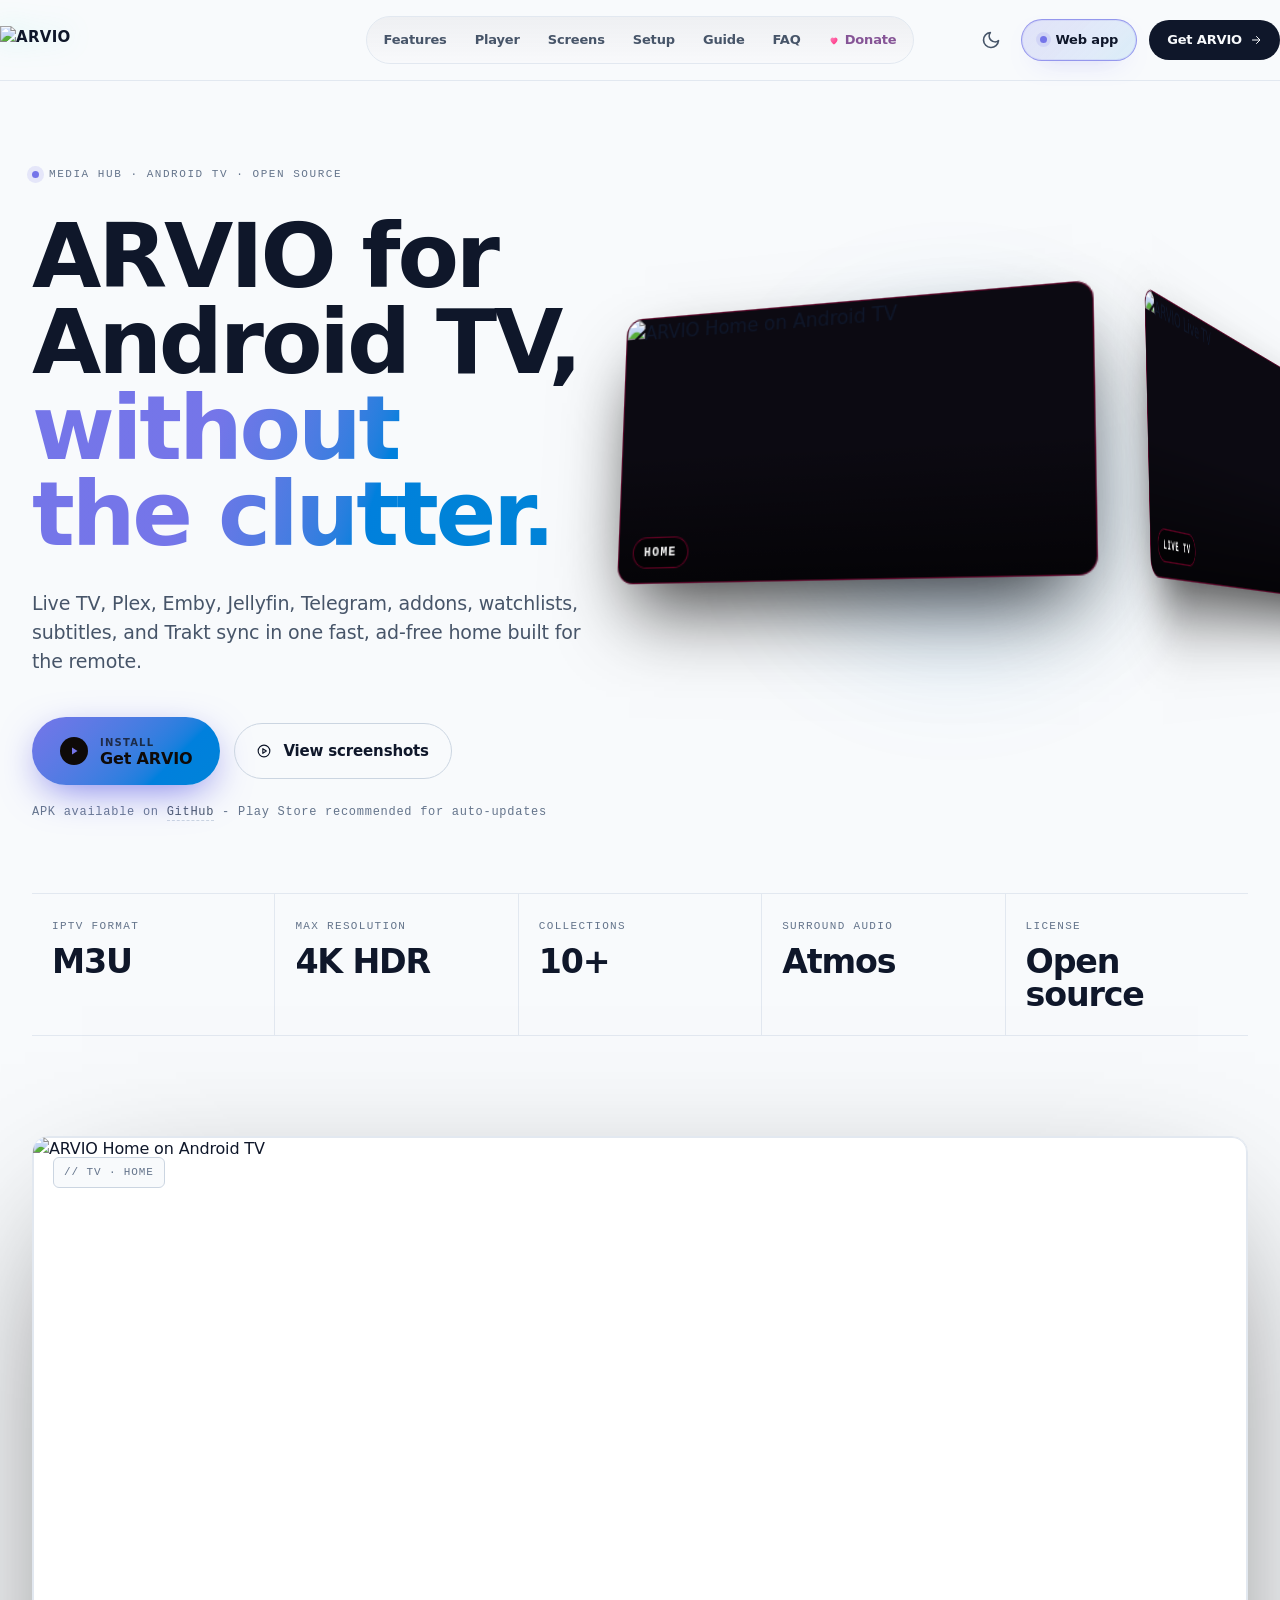
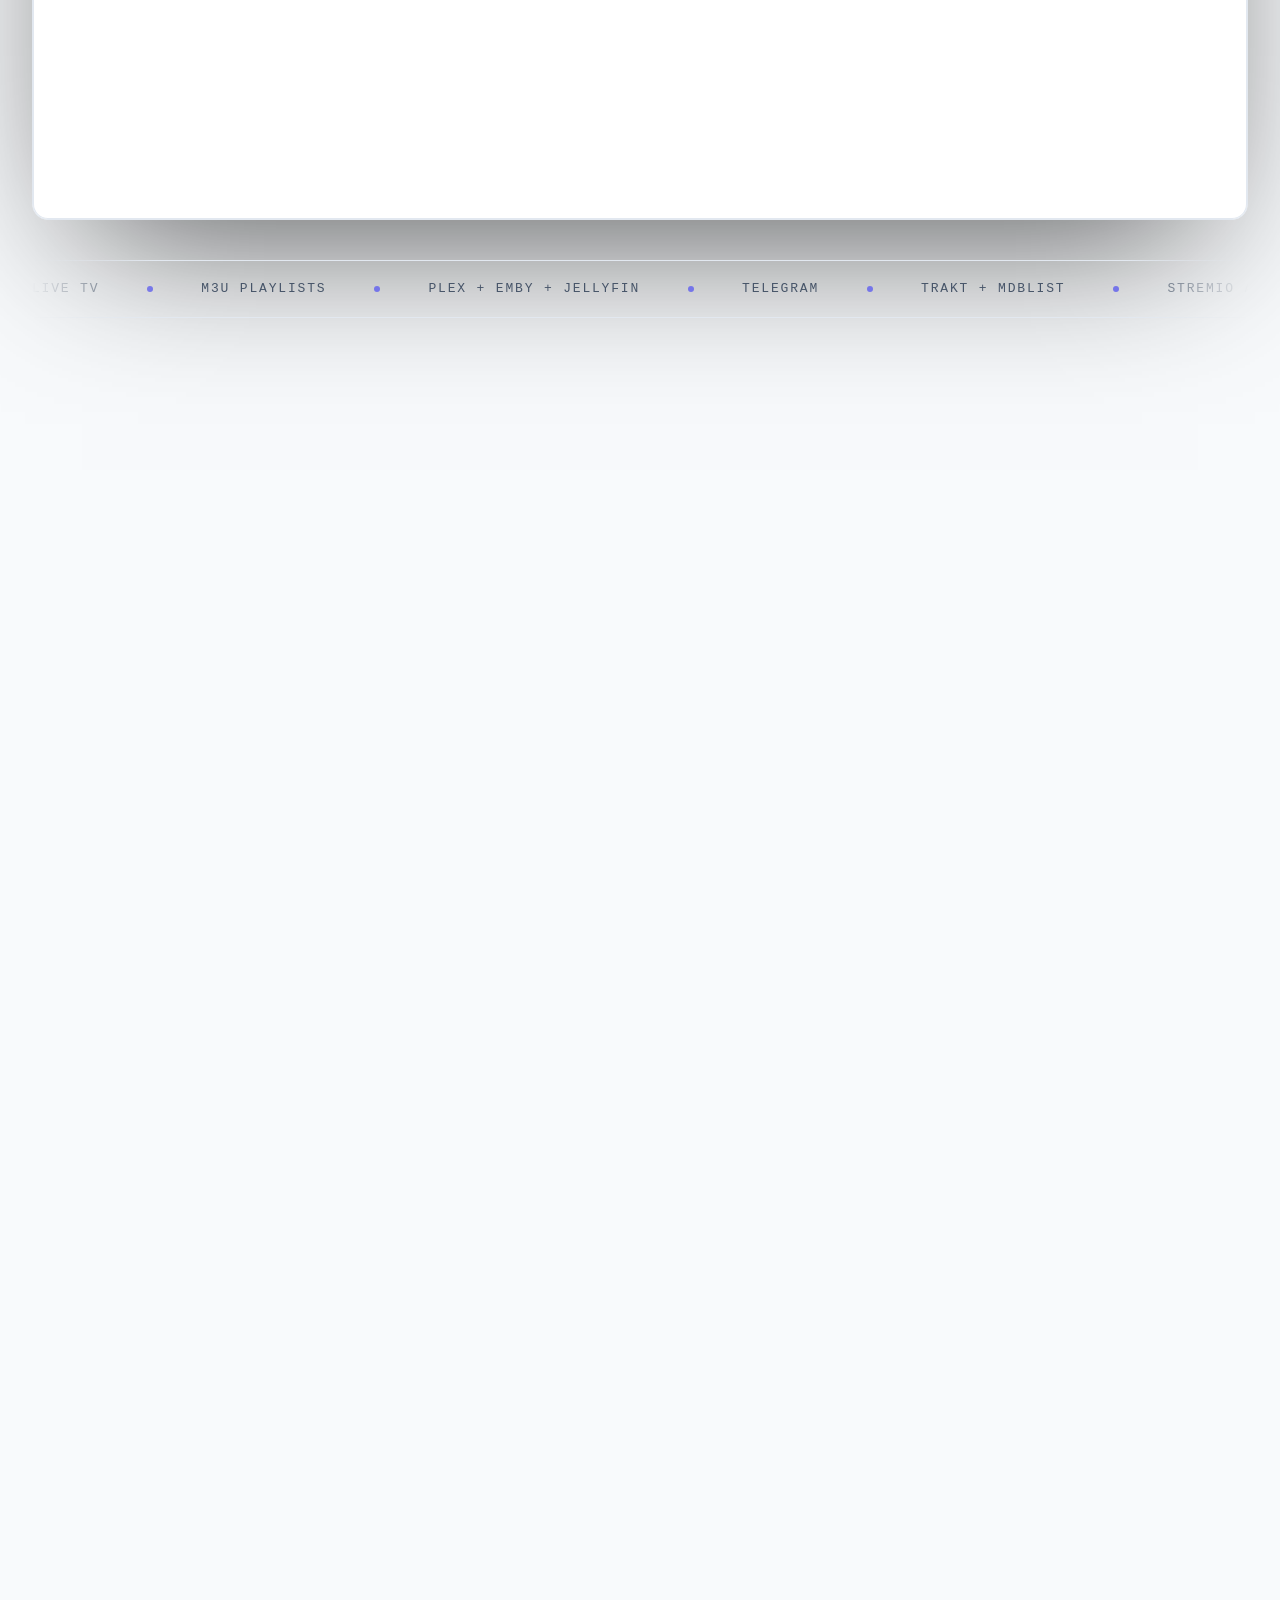
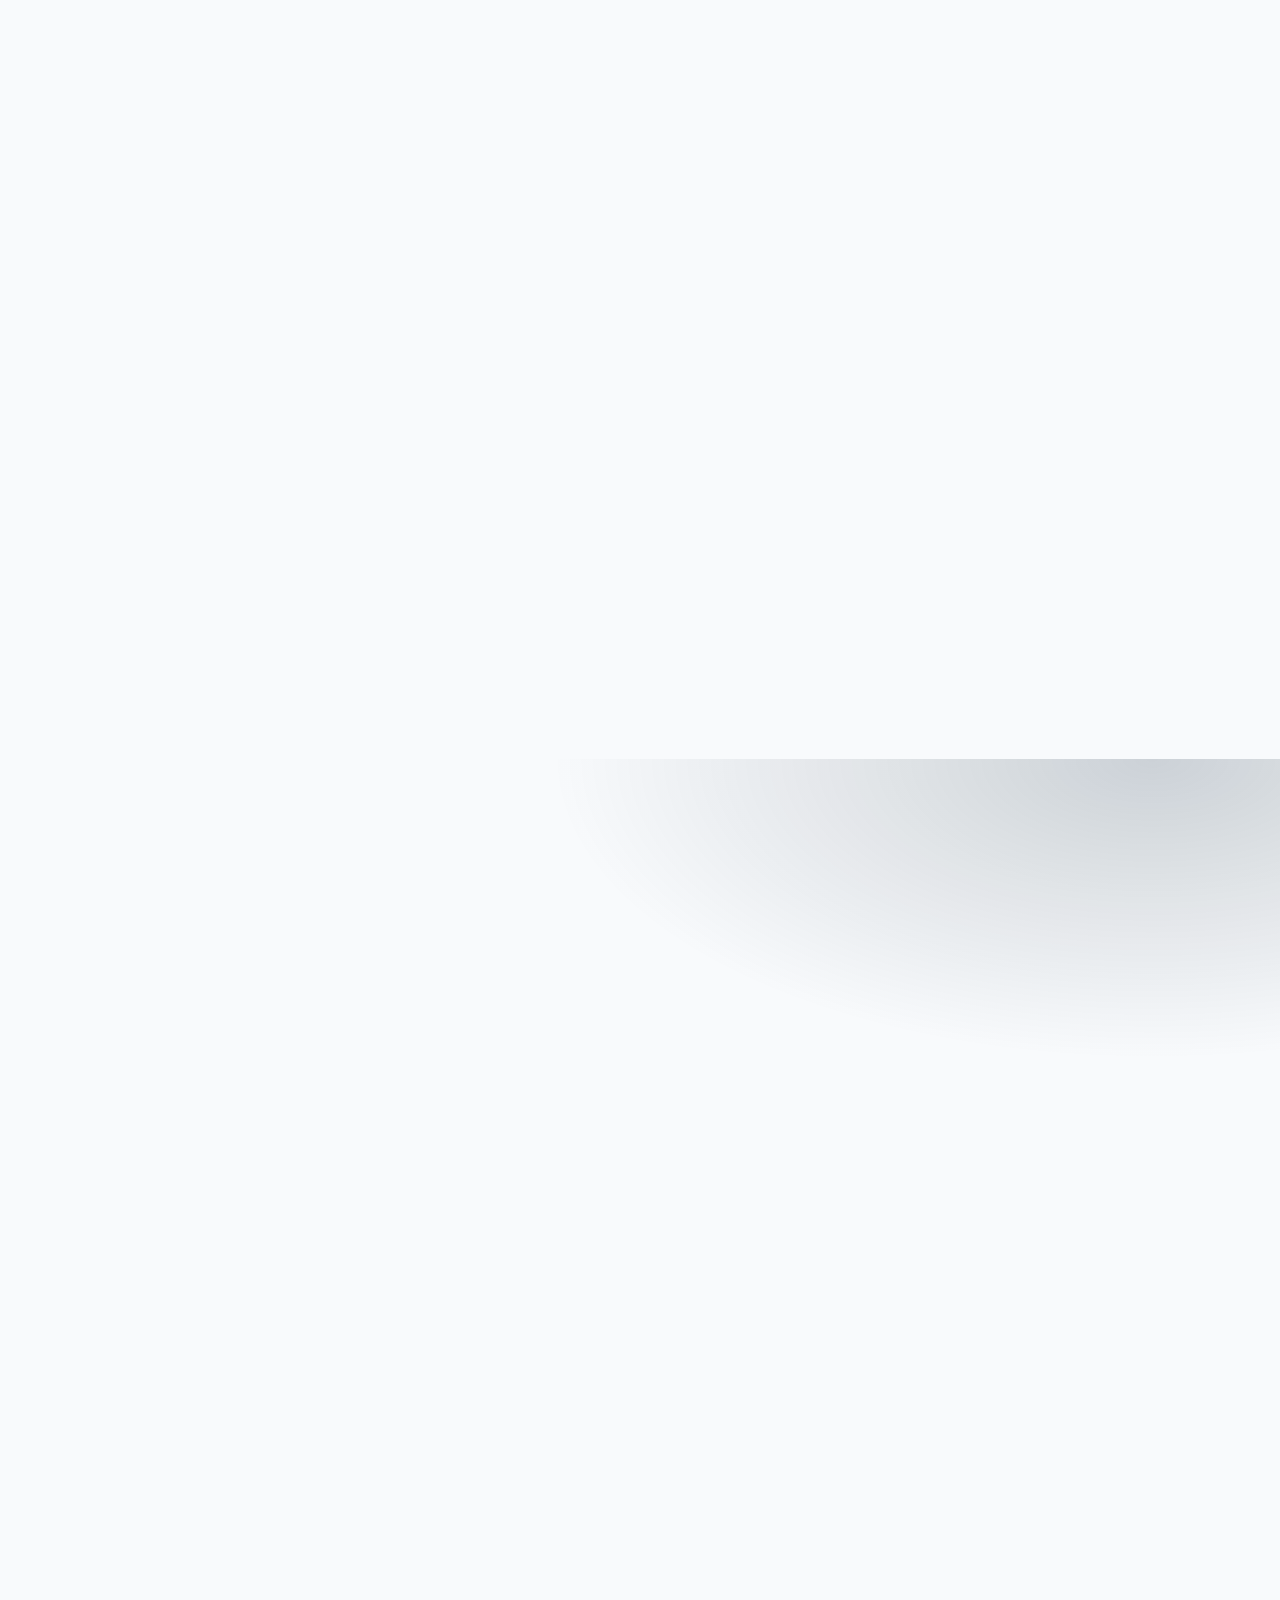
==== commit 12e581a9: "Fix image loading issues and improve website performance and UI (6a35534448f784cd908f353b) (#393) Co" ====
--- a/netlify-arvio-tv-site/index.html
+++ b/netlify-arvio-tv-site/index.html
@@ -2074,8 +2074,9 @@
 
   .cinematic-showcase {
     position: relative;
-    width: 280px;
-    height: 420px;
+    width: 384px;
+    height: 216px;
+    --r: 300px;
     transform-style: preserve-3d;
     transform: rotateX(8deg) rotateY(-16deg);
     transition: transform 0.6s cubic-bezier(0.2, 0.9, 0.2, 1);
@@ -2110,6 +2111,7 @@
     height: 100%;
     transform-style: preserve-3d;
     animation: rotateCarousel 24s linear infinite;
+    will-change: transform;
   }
 
   @keyframes rotateCarousel {
@@ -2124,29 +2126,24 @@
     width: 100%;
     height: 100%;
     transform-style: preserve-3d;
+    transform: rotateY(var(--a, 0deg)) translateZ(var(--r, 300px));
   }
 
   .movie-card {
     position: absolute;
-    top: 0;
-    left: 0;
-    width: 100%;
-    height: 100%;
-    border-radius: 16px;
-    background: oklch(0.2 0.01 60 / 0.6);
-    backdrop-filter: blur(12px);
-    border: 1px solid oklch(1 1 1 / 0.15);
-    box-shadow: 0 30px 60px -15px oklch(0 0 0 / 0.8), 0 0 20px oklch(0 0 0 / 0.4) inset;
+    inset: 0;
+    border-radius: 14px;
+    background: #0c0a12;
+    border: 1px solid oklch(1 1 1 / 0.12);
+    box-shadow: 0 30px 60px -15px oklch(0 0 0 / 0.8);
     overflow: hidden;
-    transform-style: preserve-3d;
-    transition: transform 0.4s cubic-bezier(0.2, 0.9, 0.2, 1), box-shadow 0.4s ease, filter 0.4s ease;
-    filter: brightness(0.85);
+    backface-visibility: hidden;
+    transition: transform 0.4s cubic-bezier(0.2, 0.9, 0.2, 1), box-shadow 0.4s ease, border-color 0.4s ease;
   }
 
   .card-wrapper:hover .movie-card {
-    transform: translateY(-20px) scale(1.08);
+    transform: translateY(-14px) scale(1.05);
     box-shadow: 0 40px 80px -10px oklch(0 0 0 / 0.9), 0 0 30px color-mix(in oklch, var(--accent) 50%, transparent);
-    filter: brightness(1.1);
     border-color: color-mix(in oklch, var(--accent) 60%, transparent);
   }
 
@@ -2162,9 +2159,25 @@
     content: "";
     position: absolute;
     inset: 0;
-    background: linear-gradient(135deg, oklch(1 1 1 / 0.3) 0%, transparent 40%, transparent 100%);
-    opacity: 0.6;
+    background: linear-gradient(to top, oklch(0 0 0 / 0.6), transparent 48%);
     pointer-events: none;
+  }
+
+  .card-cap {
+    position: absolute;
+    left: 12px;
+    bottom: 11px;
+    z-index: 2;
+    font-family: var(--mono);
+    font-size: 10px;
+    letter-spacing: 0.12em;
+    text-transform: uppercase;
+    font-weight: 600;
+    color: #fff;
+    padding: 4px 9px;
+    border-radius: 999px;
+    background: oklch(0 0 0 / 0.5);
+    border: 1px solid oklch(1 1 1 / 0.14);
   }
 
   .particles-container {
@@ -2201,7 +2214,7 @@
     .hero-h1 { margin-left: auto; margin-right: auto; }
     .hero-sub { margin-left: auto; margin-right: auto; }
     .hero-ctas { justify-content: center; }
-    .cinematic-showcase { width: 220px; height: 330px; }
+    .cinematic-showcase { width: 288px; height: 162px; --r: 210px; }
   }
 </style>
 </head>
@@ -2275,20 +2288,20 @@
         </div>
         <div class="cinematic-showcase">
           <div class="carousel-track">
-            <div class="card-wrapper" style="transform: rotateY(0deg) translateZ(260px);">
-              <div class="movie-card"><img src="1.jpg" alt="Sci-Fi"></div>
+            <div class="card-wrapper" style="--a: 0deg;">
+              <div class="movie-card"><img src="assets/a8d8836c-0b29-4232-a545-5c112c26ebbb.webp" alt="ARVIO Home on Android TV" loading="eager" decoding="async"><span class="card-cap">Home</span></div>
             </div>
-            <div class="card-wrapper" style="transform: rotateY(72deg) translateZ(260px);">
-              <div class="movie-card"><img src="2.jpg" alt="Action"></div>
+            <div class="card-wrapper" style="--a: 72deg;">
+              <div class="movie-card"><img src="assets/cb602938-0a58-4480-8f8a-f21fac260e1d.webp" alt="ARVIO Live TV" loading="lazy" decoding="async"><span class="card-cap">Live TV</span></div>
             </div>
-            <div class="card-wrapper" style="transform: rotateY(144deg) translateZ(260px);">
-              <div class="movie-card"><img src="3.jpg" alt="Fantasy"></div>
+            <div class="card-wrapper" style="--a: 144deg;">
+              <div class="movie-card"><img src="assets/58a51fcb-b75b-4891-82f3-f797e12afdc1.webp" alt="ARVIO title details" loading="lazy" decoding="async"><span class="card-cap">Details</span></div>
             </div>
-            <div class="card-wrapper" style="transform: rotateY(216deg) translateZ(260px);">
-              <div class="movie-card"><img src="4.jpg" alt="Cyberpunk"></div>
+            <div class="card-wrapper" style="--a: 216deg;">
+              <div class="movie-card"><img src="assets/a1703ba5-e81a-44fc-a257-52f24cc895f4.webp" alt="ARVIO collections" loading="lazy" decoding="async"><span class="card-cap">Collections</span></div>
             </div>
-            <div class="card-wrapper" style="transform: rotateY(288deg) translateZ(260px);">
-              <div class="movie-card"><img src="5.jpg" alt="Space"></div>
+            <div class="card-wrapper" style="--a: 288deg;">
+              <div class="movie-card"><img src="assets/a9f9dd6c-4a0c-4ff5-b6d8-4cb8890875f6.webp" alt="ARVIO 4K HDR player" loading="lazy" decoding="async"><span class="card-cap">Player · 4K</span></div>
             </div>
           </div>
         </div>
@@ -2625,7 +2638,7 @@
       <div class="shot-mobile reveal" data-delay="2"><div class="img-slot" style="background:linear-gradient(135deg, var(--accent-soft), transparent), var(--bg-2); display:grid; place-items:center; text-align:center; padding:20px"><div><div style="font-size:10px;color:var(--ink-3);letter-spacing:.08em;margin-bottom:8px">MORE</div><div style="font-size:13px;color:var(--ink);line-height:1.3">On your phone, too</div></div></div></div>
     </div>
 
-    <p class="reveal" style="font-family:var(--mono);font-size:11px;color:var(--ink-3);letter-spacing:.1em;margin-top:32px;text-transform:uppercase;font-weight:500">// drop screenshots into /screenshots folder to replace placeholders</p>
+    <p class="reveal" style="font-family:var(--mono);font-size:11px;color:var(--ink-3);letter-spacing:.1em;margin-top:32px;text-transform:uppercase;font-weight:500">// Captured on Android TV &amp; Pixel — actual ARVIO UI</p>
   </div>
 </section>
 
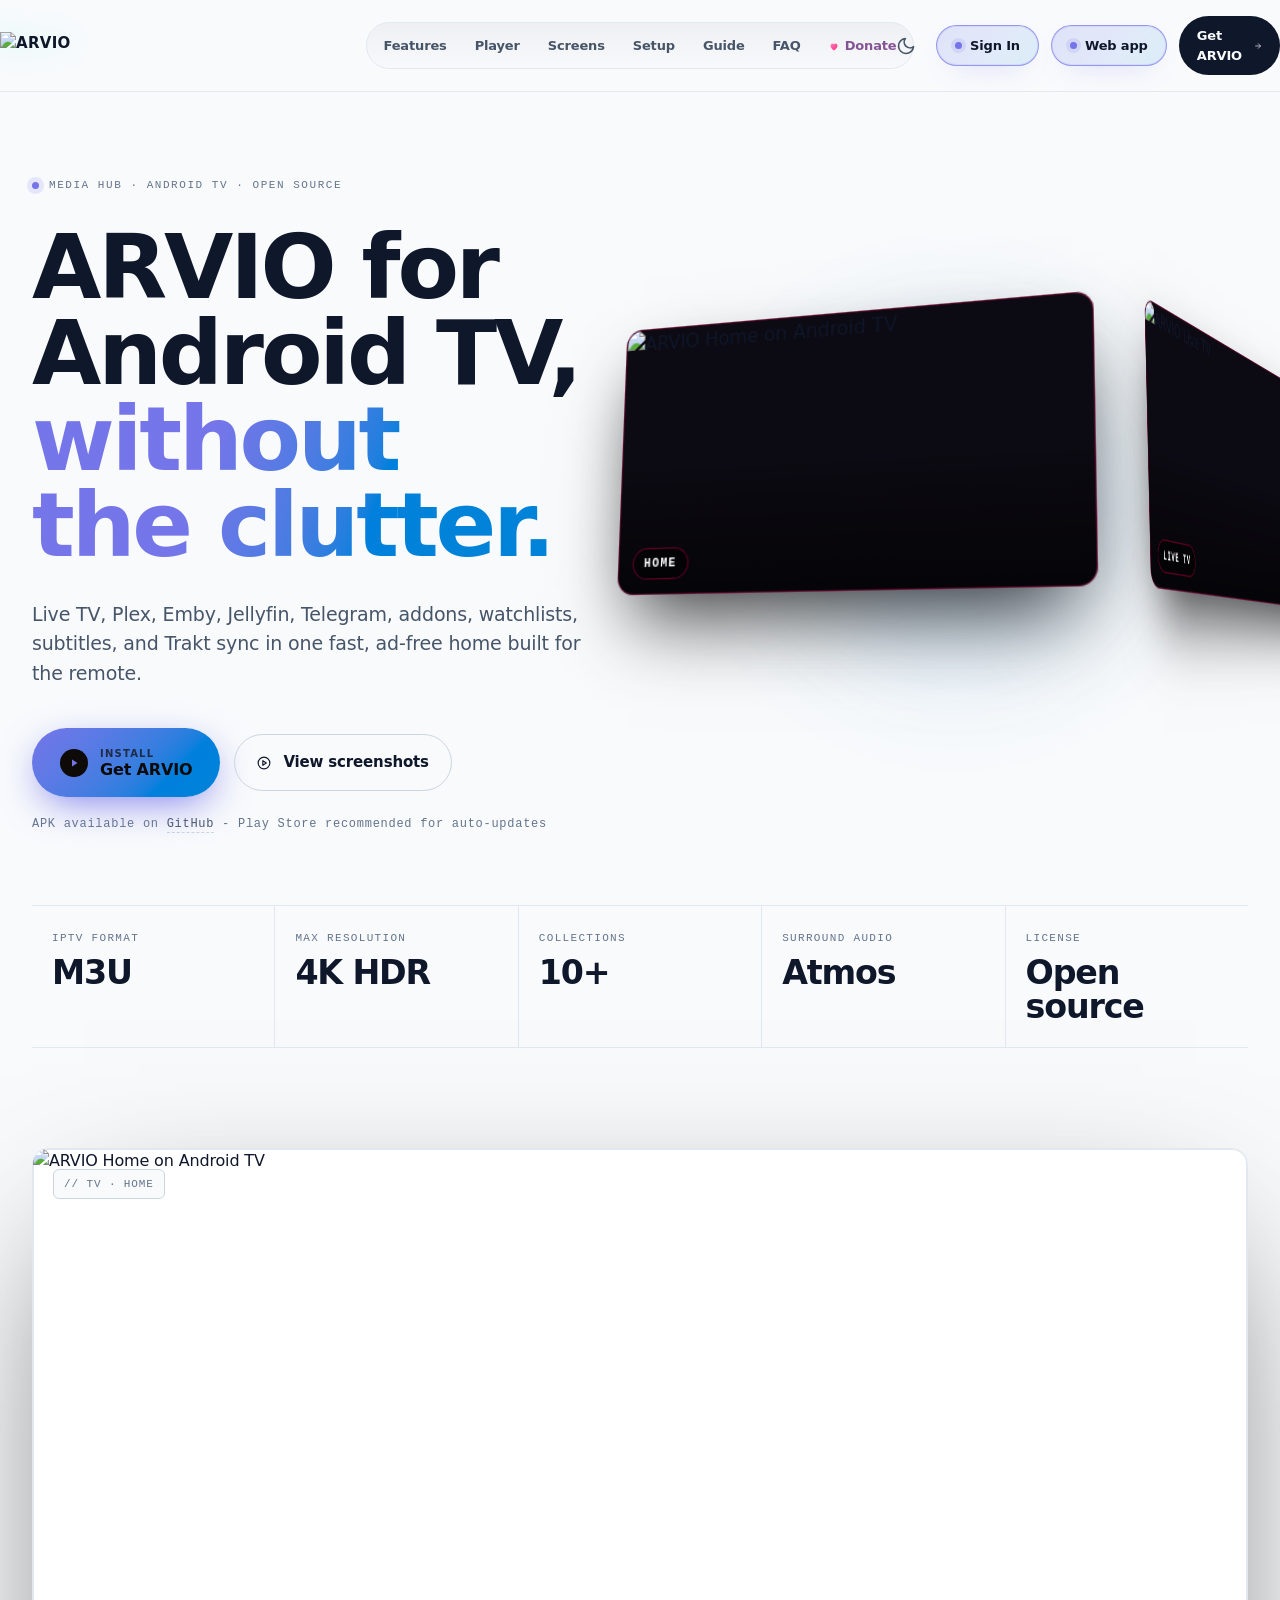
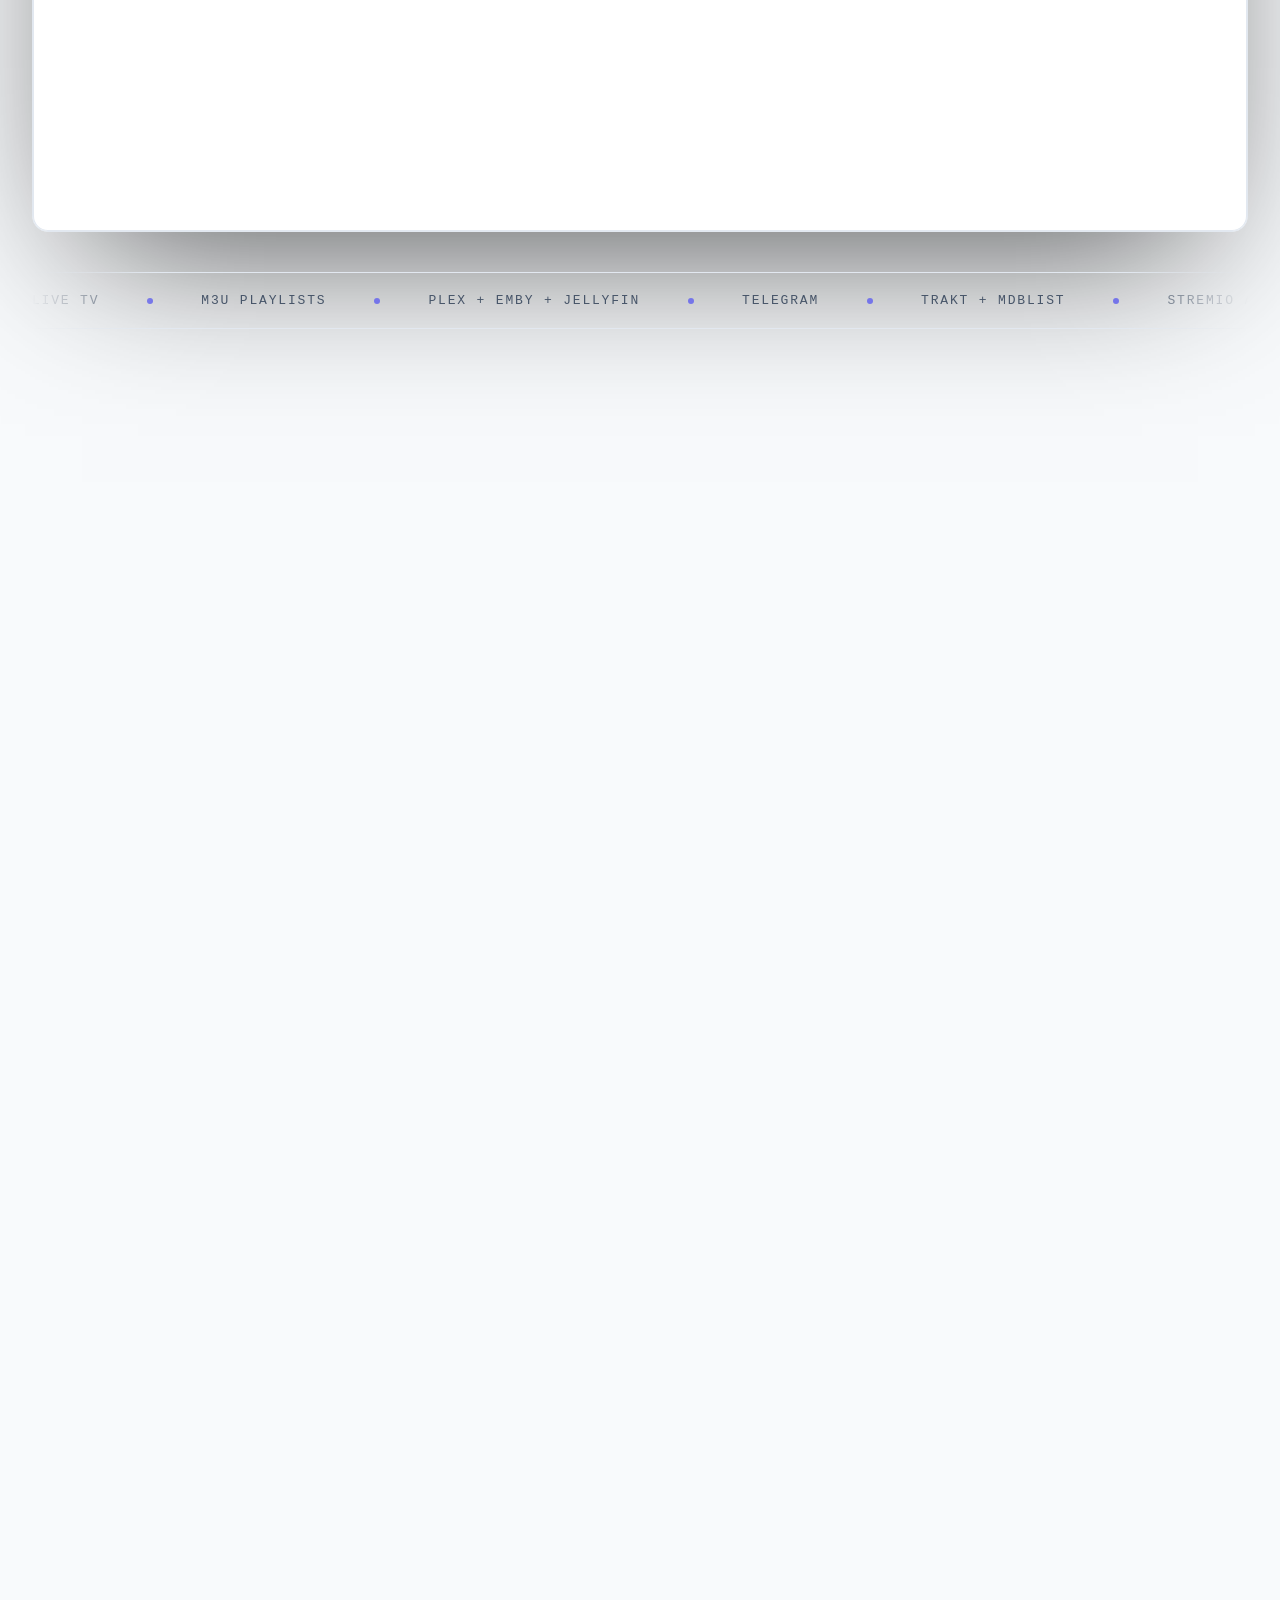
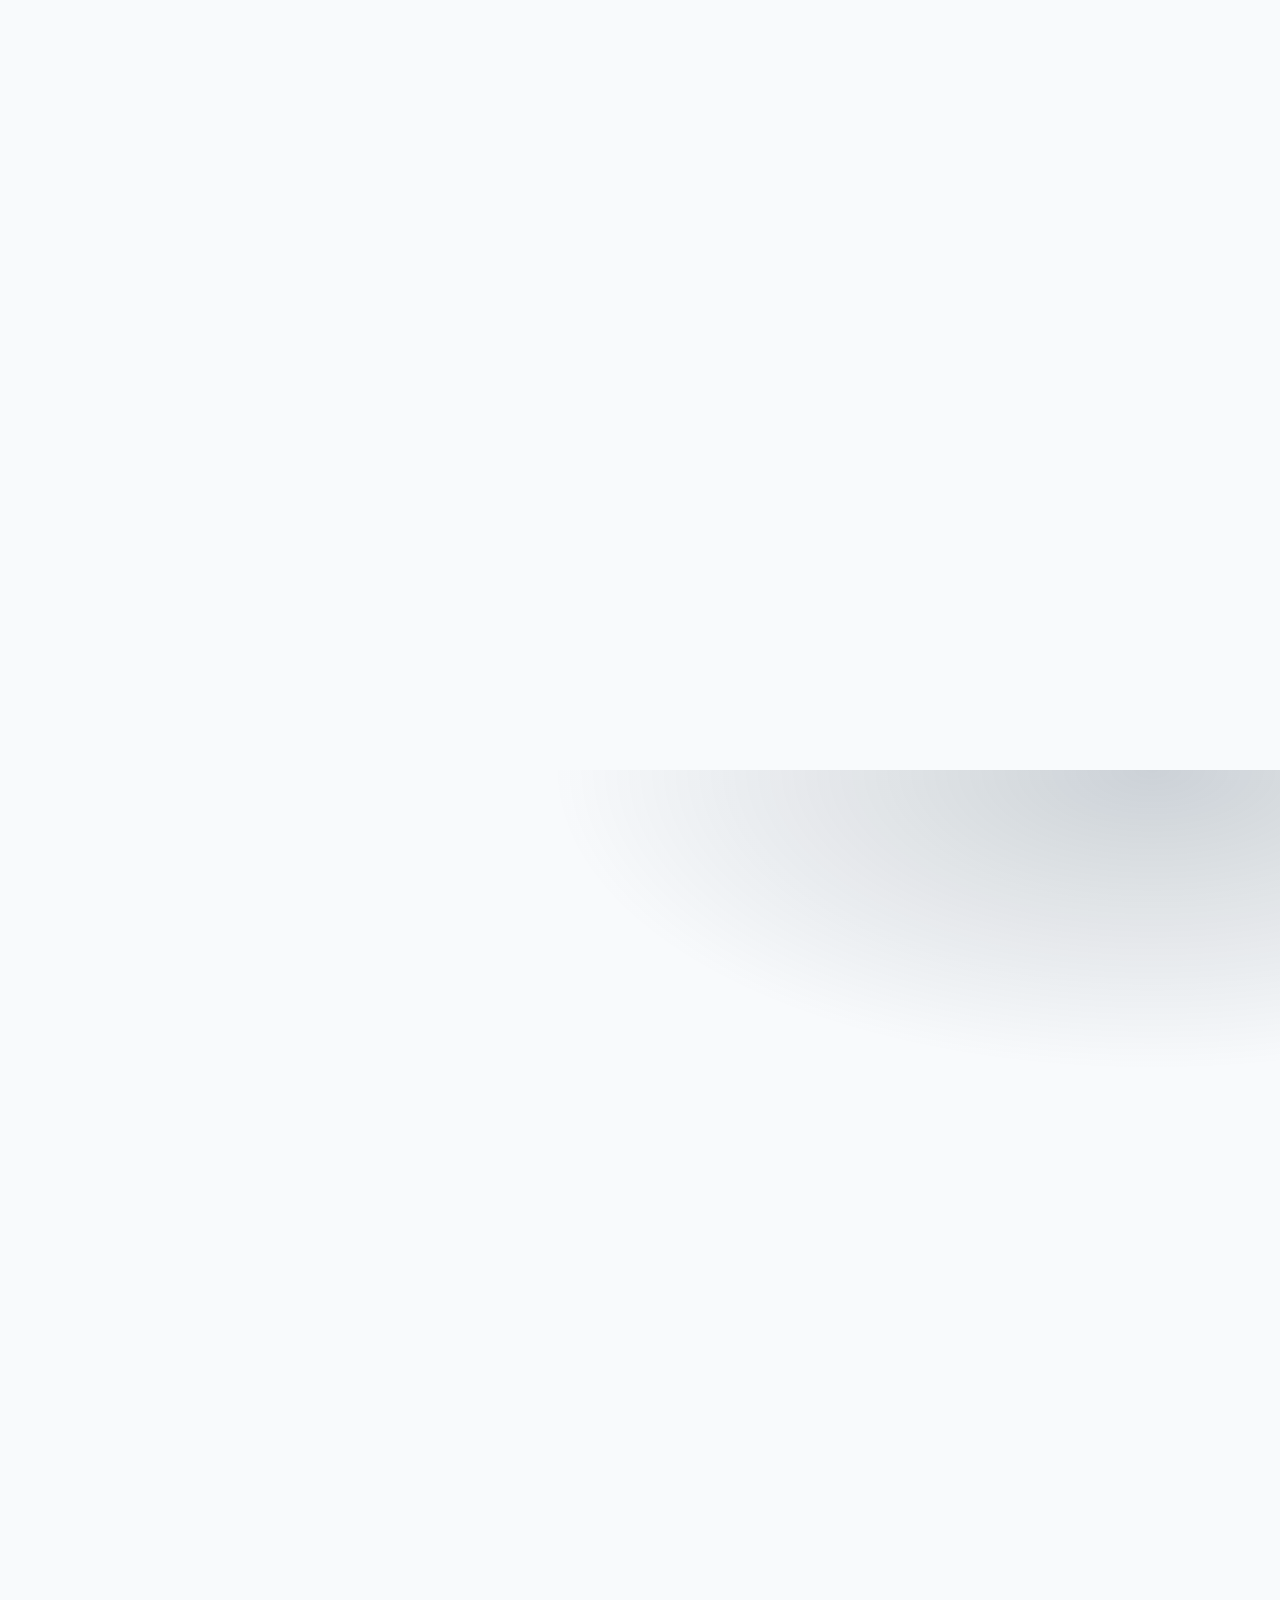
==== commit b80732f3: "Migrate companion to Netlify backend + TV pairing + Sign In nav button - Replace Supabase with Netli" ====
--- a/netlify-arvio-tv-site/index.html
+++ b/netlify-arvio-tv-site/index.html
@@ -2242,6 +2242,7 @@
         <svg id="theme-icon-light" width="20" height="20" viewBox="0 0 24 24" fill="none" stroke="currentColor" stroke-width="2" stroke-linecap="round" stroke-linejoin="round" style="display: block;"><circle cx="12" cy="12" r="5"></circle><line x1="12" y1="1" x2="12" y2="3"></line><line x1="12" y1="21" x2="12" y2="23"></line><line x1="4.22" y1="4.22" x2="5.64" y2="5.64"></line><line x1="18.36" y1="18.36" x2="19.78" y2="19.78"></line><line x1="1" y1="12" x2="3" y2="12"></line><line x1="21" y1="12" x2="23" y2="12"></line><line x1="4.22" y1="19.78" x2="5.64" y2="18.36"></line><line x1="18.36" y1="5.64" x2="19.78" y2="4.22"></line></svg>
         <svg id="theme-icon-dark" width="20" height="20" viewBox="0 0 24 24" fill="none" stroke="currentColor" stroke-width="2" stroke-linecap="round" stroke-linejoin="round" style="display: none;"><path d="M21 12.79A9 9 0 1 1 11.21 3 7 7 0 0 0 21 12.79z"></path></svg>
       </button>
+      <a class="nav-web" href="/companion/">Sign In</a>
       <a class="nav-web" href="/web/">Web app</a>
       <a class="nav-cta" href="https://play.google.com/store/apps/details?id=com.arvio.tv" target="_blank" rel="noopener">Get ARVIO
         <svg width="12" height="12" viewBox="0 0 24 24" fill="none" stroke="currentColor" stroke-width="2" stroke-linecap="round" stroke-linejoin="round"><path d="M5 12h14M13 5l7 7-7 7"></path></svg>
